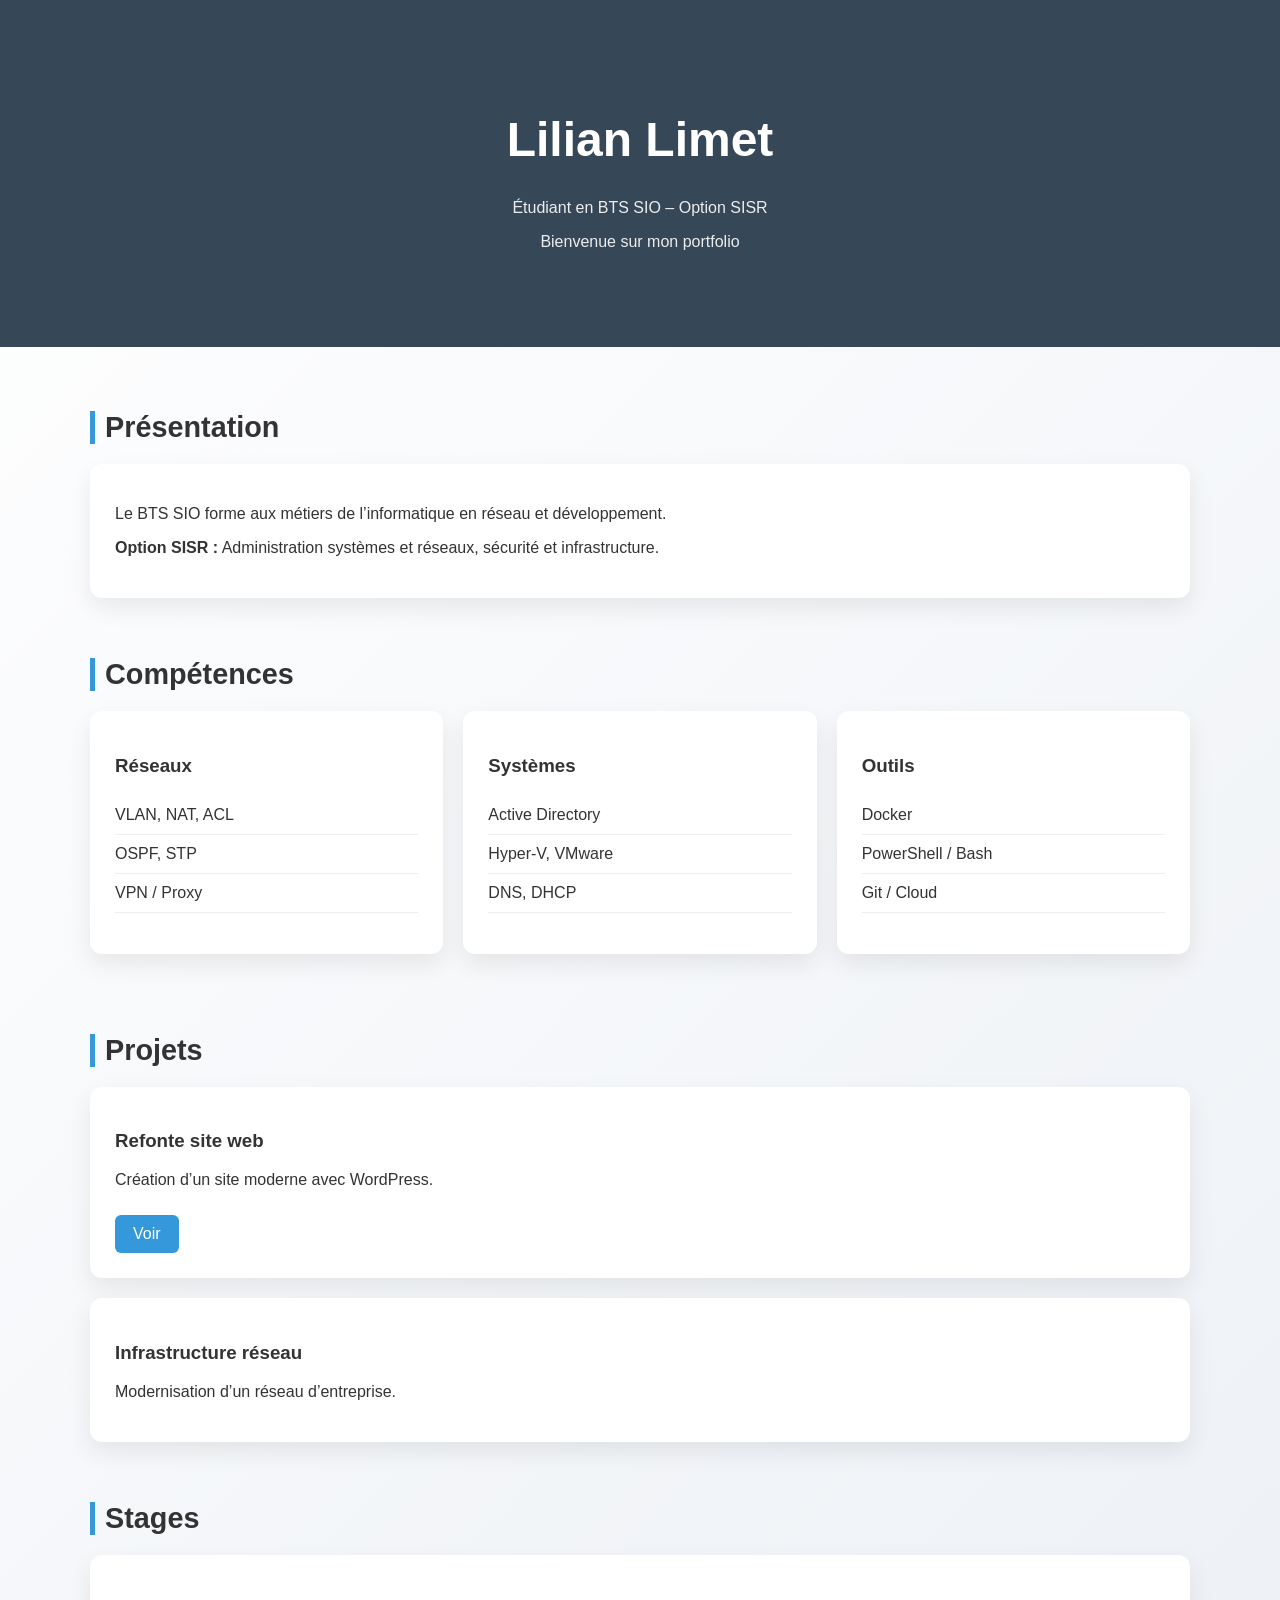
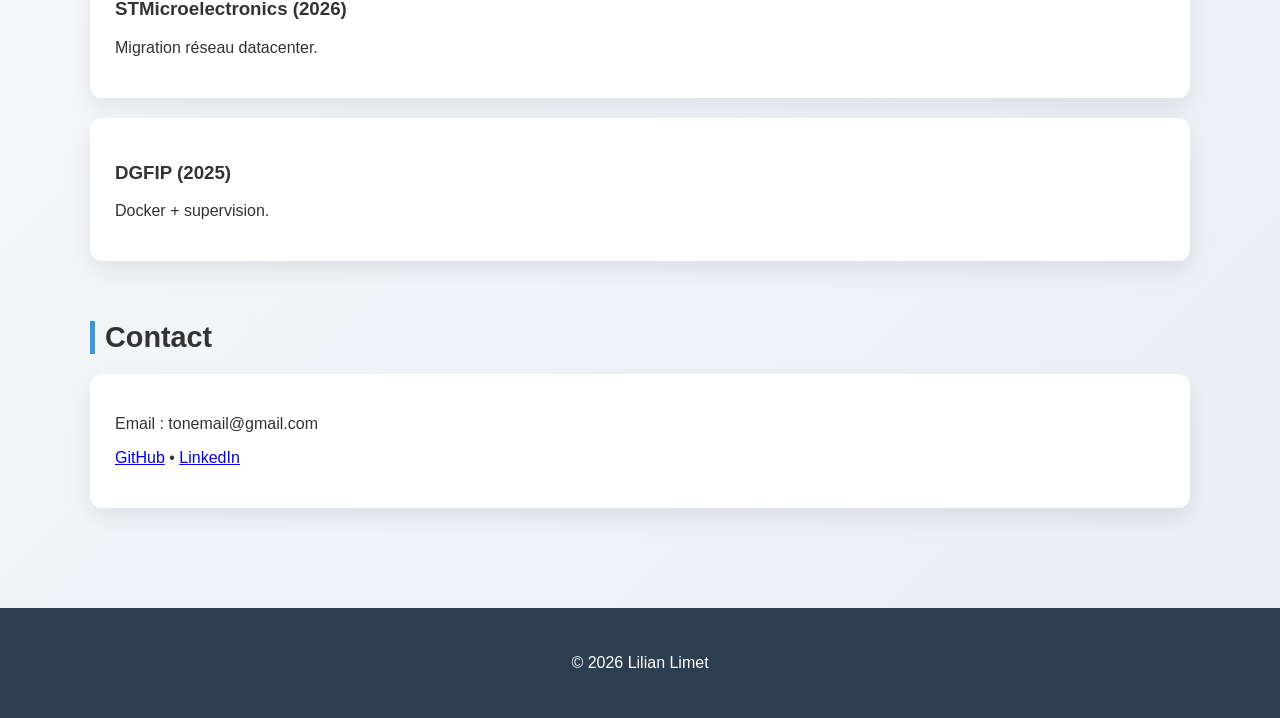
==== index.html @ 230373b8 "Update portfolio owner from Joris Texier to Lilian Limet" ====
<!DOCTYPE html>
<html lang="fr">
<head>
<meta charset="UTF-8">
<meta name="viewport" content="width=device-width, initial-scale=1.0">
<title>Portfolio - Lilian Limet</title>

<style>
/* ===== Fond animé ===== */
body {
margin: 0;
font-family: 'Segoe UI', sans-serif;
color: #333;
background: linear-gradient(-45deg, #ffffff, #f1f5f9, #e2e8f0, #ffffff);
background-size: 400% 400%;
animation: gradientBG 12s ease infinite;
}

@keyframes gradientBG {
0% {background-position: 0% 50%;}
50% {background-position: 100% 50%;}
100% {background-position: 0% 50%;}
}

/* ===== Header ===== */
header {
text-align: center;
padding: 80px 20px;
background: rgba(44, 62, 80, 0.95);
color: white;
backdrop-filter: blur(10px);
}

header h1 {
font-size: 3rem;
}

header p {
opacity: 0.9;
}

/* ===== Conteneur ===== */
.container {
max-width: 1100px;
margin: auto;
padding: 40px 20px;
}

/* ===== Sections ===== */
section {
margin-bottom: 60px;
}

/* ===== Titres ===== */
.section-title {
font-size: 1.8rem;
margin-bottom: 20px;
border-left: 5px solid #3498db;
padding-left: 10px;
}

/* ===== Cartes (effet tableau) ===== */
.card {
background: white;
padding: 25px;
border-radius: 12px;
box-shadow: 0 10px 25px rgba(0,0,0,0.08);
margin-bottom: 20px;
transition: 0.3s;
}

.card:hover {
transform: translateY(-5px);
box-shadow: 0 15px 35px rgba(0,0,0,0.12);
}

/* ===== Liste ===== */
ul {
list-style: none;
padding: 0;
}

li {
padding: 10px 0;
border-bottom: 1px solid #eee;
}

/* ===== Grid compétences ===== */
.skills-grid {
display: grid;
grid-template-columns: repeat(auto-fit, minmax(280px, 1fr));
gap: 20px;
}

/* ===== Boutons ===== */
.btn {
display: inline-block;
margin-top: 10px;
padding: 10px 18px;
background: #3498db;
color: white;
border-radius: 6px;
text-decoration: none;
transition: 0.3s;
}

.btn:hover {
background: #217dbb;
}

/* ===== Footer ===== */
footer {
text-align: center;
padding: 30px;
background: #2c3e50;
color: white;
}
</style>

</head>
<body>

<header>
<h1>Lilian Limet</h1>
<p>Étudiant en BTS SIO – Option SISR</p>
<p>Bienvenue sur mon portfolio</p>
</header>

<div class="container">

<section>
<h2 class="section-title">Présentation</h2>
<div class="card">
<p>Le BTS SIO forme aux métiers de l’informatique en réseau et développement.</p>
<p><strong>Option SISR :</strong> Administration systèmes et réseaux, sécurité et infrastructure.</p>
</div>
</section>

<section>
<h2 class="section-title">Compétences</h2>

<div class="skills-grid">

<div class="card">
<h3>Réseaux</h3>
<ul>
<li>VLAN, NAT, ACL</li>
<li>OSPF, STP</li>
<li>VPN / Proxy</li>
</ul>
</div>

<div class="card">
<h3>Systèmes</h3>
<ul>
<li>Active Directory</li>
<li>Hyper-V, VMware</li>
<li>DNS, DHCP</li>
</ul>
</div>

<div class="card">
<h3>Outils</h3>
<ul>
<li>Docker</li>
<li>PowerShell / Bash</li>
<li>Git / Cloud</li>
</ul>
</div>

</div>
</section>

<section>
<h2 class="section-title">Projets</h2>

<div class="card">
<h3>Refonte site web</h3>
<p>Création d’un site moderne avec WordPress.</p>
<a href="#" class="btn">Voir</a>
</div>

<div class="card">
<h3>Infrastructure réseau</h3>
<p>Modernisation d’un réseau d’entreprise.</p>
</div>

</section>

<section>
<h2 class="section-title">Stages</h2>

<div class="card">
<h3>STMicroelectronics (2026)</h3>
<p>Migration réseau datacenter.</p>
</div>

<div class="card">
<h3>DGFIP (2025)</h3>
<p>Docker + supervision.</p>
</div>

</section>

<section>
<h2 class="section-title">Contact</h2>
<div class="card">
<p>Email : tonemail@gmail.com</p>
<p>
<a href="#">GitHub</a> •
<a href="#">LinkedIn</a>
</p>
</div>
</section>

</div>

<footer>
<p>© 2026 Lilian Limet</p>
</footer>

</body>
</html>
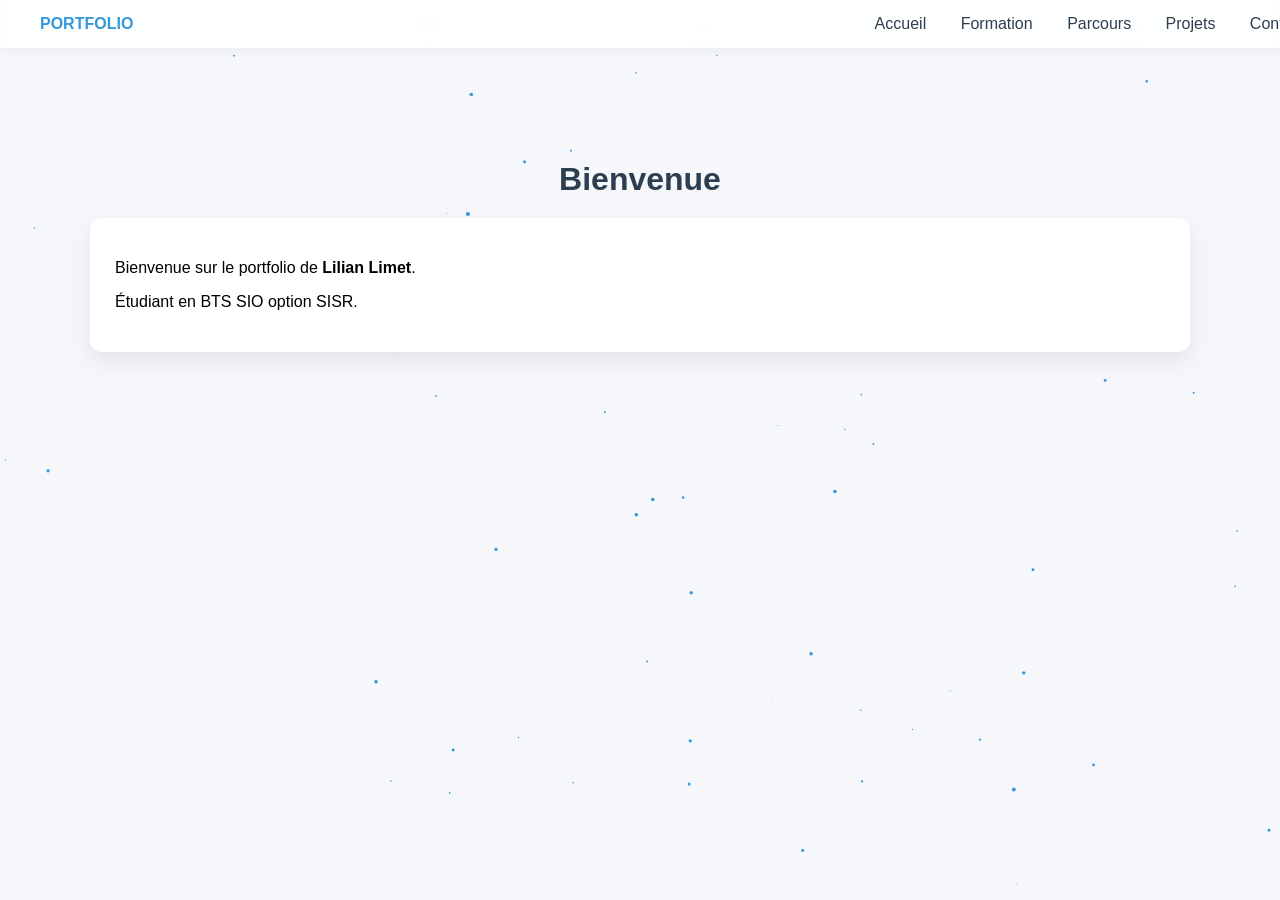
==== commit 96e09485: "Refactor index.html structure and add navigation" ====
--- a/index.html
+++ b/index.html
@@ -2,222 +2,35 @@
 <html lang="fr">
 <head>
 <meta charset="UTF-8">
-<meta name="viewport" content="width=device-width, initial-scale=1.0">
 <title>Portfolio - Lilian Limet</title>
+<link rel="stylesheet" href="style.css">
+</head>
 
-<style>
-/* ===== Fond animé ===== */
-body {
-margin: 0;
-font-family: 'Segoe UI', sans-serif;
-color: #333;
-background: linear-gradient(-45deg, #ffffff, #f1f5f9, #e2e8f0, #ffffff);
-background-size: 400% 400%;
-animation: gradientBG 12s ease infinite;
-}
-
-@keyframes gradientBG {
-0% {background-position: 0% 50%;}
-50% {background-position: 100% 50%;}
-100% {background-position: 0% 50%;}
-}
-
-/* ===== Header ===== */
-header {
-text-align: center;
-padding: 80px 20px;
-background: rgba(44, 62, 80, 0.95);
-color: white;
-backdrop-filter: blur(10px);
-}
-
-header h1 {
-font-size: 3rem;
-}
-
-header p {
-opacity: 0.9;
-}
-
-/* ===== Conteneur ===== */
-.container {
-max-width: 1100px;
-margin: auto;
-padding: 40px 20px;
-}
-
-/* ===== Sections ===== */
-section {
-margin-bottom: 60px;
-}
-
-/* ===== Titres ===== */
-.section-title {
-font-size: 1.8rem;
-margin-bottom: 20px;
-border-left: 5px solid #3498db;
-padding-left: 10px;
-}
-
-/* ===== Cartes (effet tableau) ===== */
-.card {
-background: white;
-padding: 25px;
-border-radius: 12px;
-box-shadow: 0 10px 25px rgba(0,0,0,0.08);
-margin-bottom: 20px;
-transition: 0.3s;
-}
-
-.card:hover {
-transform: translateY(-5px);
-box-shadow: 0 15px 35px rgba(0,0,0,0.12);
-}
-
-/* ===== Liste ===== */
-ul {
-list-style: none;
-padding: 0;
-}
-
-li {
-padding: 10px 0;
-border-bottom: 1px solid #eee;
-}
-
-/* ===== Grid compétences ===== */
-.skills-grid {
-display: grid;
-grid-template-columns: repeat(auto-fit, minmax(280px, 1fr));
-gap: 20px;
-}
-
-/* ===== Boutons ===== */
-.btn {
-display: inline-block;
-margin-top: 10px;
-padding: 10px 18px;
-background: #3498db;
-color: white;
-border-radius: 6px;
-text-decoration: none;
-transition: 0.3s;
-}
-
-.btn:hover {
-background: #217dbb;
-}
-
-/* ===== Footer ===== */
-footer {
-text-align: center;
-padding: 30px;
-background: #2c3e50;
-color: white;
-}
-</style>
-
-</head>
 <body>
 
-<header>
-<h1>Lilian Limet</h1>
-<p>Étudiant en BTS SIO – Option SISR</p>
-<p>Bienvenue sur mon portfolio</p>
-</header>
+<canvas id="bg-animation"></canvas>
+
+<nav>
+<div class="logo">PORTFOLIO</div>
+<div>
+<a href="index.html">Accueil</a>
+<a href="formation.html">Formation</a>
+<a href="parcours.html">Parcours</a>
+<a href="projets.html">Projets</a>
+<a href="contact.html">Contact</a>
+</div>
+</nav>
 
 <div class="container">
-
-<section>
-<h2 class="section-title">Présentation</h2>
-<div class="card">
-<p>Le BTS SIO forme aux métiers de l’informatique en réseau et développement.</p>
-<p><strong>Option SISR :</strong> Administration systèmes et réseaux, sécurité et infrastructure.</p>
-</div>
-</section>
-
-<section>
-<h2 class="section-title">Compétences</h2>
-
-<div class="skills-grid">
+<h1>Bienvenue</h1>
 
 <div class="card">
-<h3>Réseaux</h3>
-<ul>
-<li>VLAN, NAT, ACL</li>
-<li>OSPF, STP</li>
-<li>VPN / Proxy</li>
-</ul>
-</div>
-
-<div class="card">
-<h3>Systèmes</h3>
-<ul>
-<li>Active Directory</li>
-<li>Hyper-V, VMware</li>
-<li>DNS, DHCP</li>
-</ul>
-</div>
-
-<div class="card">
-<h3>Outils</h3>
-<ul>
-<li>Docker</li>
-<li>PowerShell / Bash</li>
-<li>Git / Cloud</li>
-</ul>
+<p>Bienvenue sur le portfolio de <strong>Lilian Limet</strong>.</p>
+<p>Étudiant en BTS SIO option SISR.</p>
 </div>
 
 </div>
-</section>
 
-<section>
-<h2 class="section-title">Projets</h2>
-
-<div class="card">
-<h3>Refonte site web</h3>
-<p>Création d’un site moderne avec WordPress.</p>
-<a href="#" class="btn">Voir</a>
-</div>
-
-<div class="card">
-<h3>Infrastructure réseau</h3>
-<p>Modernisation d’un réseau d’entreprise.</p>
-</div>
-
-</section>
-
-<section>
-<h2 class="section-title">Stages</h2>
-
-<div class="card">
-<h3>STMicroelectronics (2026)</h3>
-<p>Migration réseau datacenter.</p>
-</div>
-
-<div class="card">
-<h3>DGFIP (2025)</h3>
-<p>Docker + supervision.</p>
-</div>
-
-</section>
-
-<section>
-<h2 class="section-title">Contact</h2>
-<div class="card">
-<p>Email : tonemail@gmail.com</p>
-<p>
-<a href="#">GitHub</a> •
-<a href="#">LinkedIn</a>
-</p>
-</div>
-</section>
-
-</div>
-
-<footer>
-<p>© 2026 Lilian Limet</p>
-</footer>
-
+<script src="script.js"></script>
 </body>
 </html>
--- a/style.css
+++ b/style.css
@@ -0,0 +1,94 @@
+/* ===== RESET ===== */
+body {
+margin: 0;
+font-family: 'Segoe UI', sans-serif;
+background: #f5f7fa;
+overflow-x: hidden;
+}
+
+/* ===== NAVBAR ===== */
+nav {
+position: fixed;
+top: 0;
+width: 100%;
+background: rgba(255,255,255,0.9);
+backdrop-filter: blur(10px);
+display: flex;
+justify-content: space-between;
+padding: 15px 40px;
+box-shadow: 0 2px 10px rgba(0,0,0,0.05);
+z-index: 1000;
+}
+
+nav a {
+text-decoration: none;
+color: #2c3e50;
+margin: 0 15px;
+font-weight: 500;
+transition: 0.3s;
+}
+
+nav a:hover {
+color: #3498db;
+}
+
+.logo {
+font-weight: bold;
+color: #3498db;
+}
+
+/* ===== CONTENU ===== */
+.container {
+max-width: 1100px;
+margin: 120px auto 50px;
+padding: 20px;
+}
+
+/* ===== TITRES ===== */
+h1 {
+text-align: center;
+color: #2c3e50;
+margin-bottom: 20px;
+}
+
+/* ===== CARDS ===== */
+.card {
+background: white;
+padding: 25px;
+border-radius: 12px;
+box-shadow: 0 10px 25px rgba(0,0,0,0.08);
+margin-bottom: 20px;
+transition: 0.3s;
+}
+
+.card:hover {
+transform: translateY(-5px);
+}
+
+/* ===== GRID ===== */
+.grid {
+display: grid;
+grid-template-columns: repeat(auto-fit, minmax(300px, 1fr));
+gap: 20px;
+}
+
+/* ===== BOUTON ===== */
+.btn {
+background: #3498db;
+color: white;
+padding: 10px 15px;
+border-radius: 6px;
+text-decoration: none;
+display: inline-block;
+margin-top: 10px;
+}
+
+/* ===== FOND ANIMÉ ===== */
+#bg-animation {
+position: fixed;
+top: 0;
+left: 0;
+width: 100%;
+height: 100%;
+z-index: -1;
+}
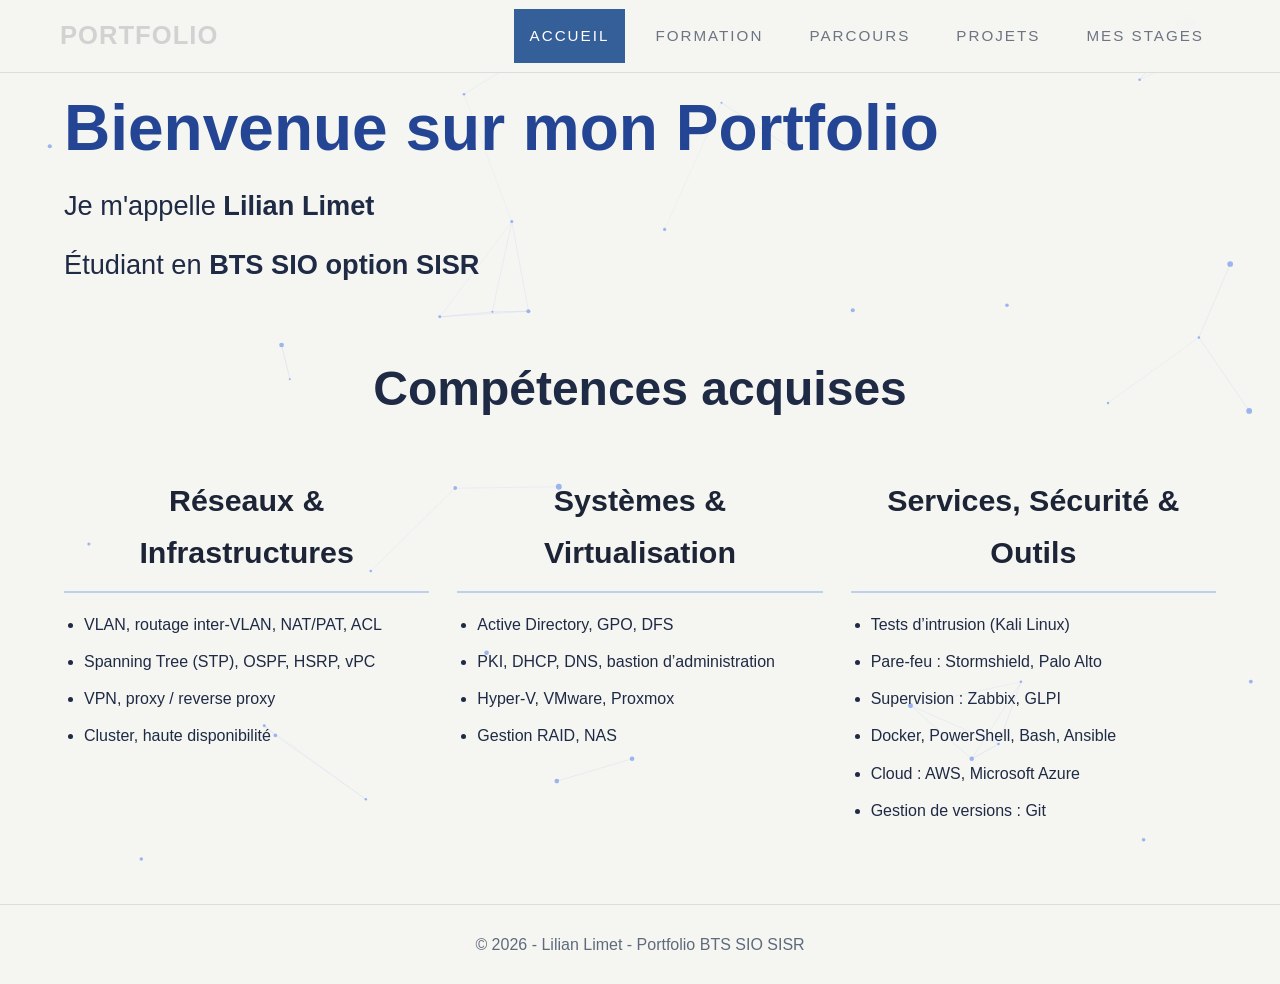
==== commit f4c023b8: "Refactor index.html with navigation and content sections Updated HTML structure and added navigation" ====
--- a/index.html
+++ b/index.html
@@ -1,36 +1,78 @@
 <!DOCTYPE html>
 <html lang="fr">
 <head>
-<meta charset="UTF-8">
-<title>Portfolio - Lilian Limet</title>
-<link rel="stylesheet" href="style.css">
+  <meta charset="UTF-8" />
+  <meta name="viewport" content="width=device-width, initial-scale=1.0" />
+  <title>Portfolio - Lilian Limet</title>
+  <link rel="stylesheet" href="style.css" />
 </head>
+<body>
+  <canvas id="bg-canvas"></canvas>
 
-<body>
+  <nav class="navbar">
+    <div class="nav-inner">
+      <a href="index.html" class="logo">PORTFOLIO</a>
+      <div class="nav-links">
+        <a href="index.html" class="active">Accueil</a>
+        <a href="formation.html">Formation</a>
+        <a href="parcours.html">Parcours</a>
+        <a href="projets.html">Projets</a>
+        <a href="stages.html">Mes stages</a>
+      </div>
+    </div>
+  </nav>
 
-<canvas id="bg-animation"></canvas>
+  <main class="container hero">
+    <h1>Bienvenue sur mon Portfolio</h1>
+    <p>Je m'appelle <strong>Lilian Limet</strong></p>
+    <p>Étudiant en <strong>BTS SIO option SISR</strong></p>
 
-<nav>
-<div class="logo">PORTFOLIO</div>
-<div>
-<a href="index.html">Accueil</a>
-<a href="formation.html">Formation</a>
-<a href="parcours.html">Parcours</a>
-<a href="projets.html">Projets</a>
-<a href="contact.html">Contact</a>
-</div>
-</nav>
+    <section class="skills-columns">
+      <h2>Compétences acquises</h2>
 
-<div class="container">
-<h1>Bienvenue</h1>
+      <div class="grid-3">
+        <div class="skill-box">
+          <h3>Réseaux &amp;<br>Infrastructures</h3>
+          <div class="skill-divider"></div>
+          <ul>
+            <li>VLAN, routage inter-VLAN, NAT/PAT, ACL</li>
+            <li>Spanning Tree (STP), OSPF, HSRP, vPC</li>
+            <li>VPN, proxy / reverse proxy</li>
+            <li>Cluster, haute disponibilité</li>
+          </ul>
+        </div>
 
-<div class="card">
-<p>Bienvenue sur le portfolio de <strong>Lilian Limet</strong>.</p>
-<p>Étudiant en BTS SIO option SISR.</p>
-</div>
+        <div class="skill-box">
+          <h3>Systèmes &amp;<br>Virtualisation</h3>
+          <div class="skill-divider"></div>
+          <ul>
+            <li>Active Directory, GPO, DFS</li>
+            <li>PKI, DHCP, DNS, bastion d’administration</li>
+            <li>Hyper-V, VMware, Proxmox</li>
+            <li>Gestion RAID, NAS</li>
+          </ul>
+        </div>
 
-</div>
+        <div class="skill-box">
+          <h3>Services, Sécurité &amp;<br>Outils</h3>
+          <div class="skill-divider"></div>
+          <ul>
+            <li>Tests d’intrusion (Kali Linux)</li>
+            <li>Pare-feu : Stormshield, Palo Alto</li>
+            <li>Supervision : Zabbix, GLPI</li>
+            <li>Docker, PowerShell, Bash, Ansible</li>
+            <li>Cloud : AWS, Microsoft Azure</li>
+            <li>Gestion de versions : Git</li>
+          </ul>
+        </div>
+      </div>
+    </section>
+  </main>
 
-<script src="script.js"></script>
+  <footer>
+    <p>© 2026 - Lilian Limet - Portfolio BTS SIO SISR</p>
+  </footer>
+
+  <script src="script.js"></script>
 </body>
 </html>
--- a/style.css
+++ b/style.css
@@ -1,94 +1,472 @@
-/* ===== RESET ===== */
+* {
+  margin: 0;
+  padding: 0;
+  box-sizing: border-box;
+}
+
+:root {
+  --bg: #f5f5f2;
+  --card: #f8f8f8;
+  --text: #1f2a44;
+  --muted: #5f6b7a;
+  --blue: #244594;
+  --blue-light: #d7e3ff;
+  --border: #d9e0ea;
+  --shadow: 0 8px 20px rgba(20, 30, 60, 0.08);
+}
+
+html {
+  scroll-behavior: smooth;
+}
+
 body {
-margin: 0;
-font-family: 'Segoe UI', sans-serif;
-background: #f5f7fa;
-overflow-x: hidden;
-}
-
-/* ===== NAVBAR ===== */
-nav {
-position: fixed;
-top: 0;
-width: 100%;
-background: rgba(255,255,255,0.9);
-backdrop-filter: blur(10px);
-display: flex;
-justify-content: space-between;
-padding: 15px 40px;
-box-shadow: 0 2px 10px rgba(0,0,0,0.05);
-z-index: 1000;
-}
-
-nav a {
-text-decoration: none;
-color: #2c3e50;
-margin: 0 15px;
-font-weight: 500;
-transition: 0.3s;
-}
-
-nav a:hover {
-color: #3498db;
+  font-family: "Segoe UI", Tahoma, Geneva, Verdana, sans-serif;
+  background: var(--bg);
+  color: var(--text);
+  line-height: 1.7;
+  overflow-x: hidden;
+  position: relative;
+}
+
+/* Fond animé */
+#bg-canvas {
+  position: fixed;
+  inset: 0;
+  z-index: -1;
+  opacity: 0.8;
+}
+
+/* Navbar */
+.navbar {
+  position: sticky;
+  top: 0;
+  z-index: 1000;
+  background: rgba(245, 245, 242, 0.92);
+  backdrop-filter: blur(8px);
+  border-bottom: 1px solid #ddd;
+}
+
+.nav-inner {
+  max-width: 1200px;
+  margin: 0 auto;
+  padding: 0 20px;
+  min-height: 72px;
+  display: flex;
+  align-items: center;
+  justify-content: space-between;
+  gap: 20px;
 }
 
 .logo {
-font-weight: bold;
-color: #3498db;
-}
-
-/* ===== CONTENU ===== */
+  font-size: 1.6rem;
+  font-weight: 800;
+  color: #d2d2d2;
+  letter-spacing: 1px;
+  text-decoration: none;
+}
+
+.nav-links {
+  display: flex;
+  flex-wrap: wrap;
+  gap: 14px;
+}
+
+.nav-links a {
+  text-decoration: none;
+  color: #6d7482;
+  font-size: 0.95rem;
+  letter-spacing: 2px;
+  text-transform: uppercase;
+  padding: 14px 16px;
+  transition: 0.25s ease;
+}
+
+.nav-links a:hover,
+.nav-links a.active {
+  background: #355f98;
+  color: white;
+}
+
+/* Conteneur */
 .container {
-max-width: 1100px;
-margin: 120px auto 50px;
-padding: 20px;
-}
-
-/* ===== TITRES ===== */
-h1 {
-text-align: center;
-color: #2c3e50;
-margin-bottom: 20px;
-}
-
-/* ===== CARDS ===== */
+  max-width: 1200px;
+  margin: 0 auto;
+  padding: 48px 24px 70px;
+}
+
+/* Titres */
+.page-title {
+  text-align: center;
+  color: var(--blue);
+  font-size: 3rem;
+  font-weight: 800;
+  margin: 30px 0 24px;
+}
+
+.section-title {
+  color: var(--blue);
+  font-size: 2.5rem;
+  font-weight: 800;
+  margin-bottom: 24px;
+}
+
+.subtitle-line {
+  width: 90px;
+  height: 3px;
+  background: var(--blue);
+  margin: 8px auto 28px;
+}
+
+.lead {
+  max-width: 900px;
+  color: #344154;
+  font-size: 1.2rem;
+  margin-bottom: 28px;
+}
+
+.center-text {
+  text-align: center;
+}
+
+/* Cartes */
 .card {
-background: white;
-padding: 25px;
-border-radius: 12px;
-box-shadow: 0 10px 25px rgba(0,0,0,0.08);
-margin-bottom: 20px;
-transition: 0.3s;
-}
-
-.card:hover {
-transform: translateY(-5px);
-}
-
-/* ===== GRID ===== */
-.grid {
-display: grid;
-grid-template-columns: repeat(auto-fit, minmax(300px, 1fr));
-gap: 20px;
-}
-
-/* ===== BOUTON ===== */
+  background: rgba(250, 250, 250, 0.92);
+  border: 1px solid var(--border);
+  border-radius: 18px;
+  box-shadow: var(--shadow);
+}
+
+.card-pad {
+  padding: 28px;
+}
+
+.grid-2 {
+  display: grid;
+  grid-template-columns: repeat(2, 1fr);
+  gap: 24px;
+}
+
+.grid-3 {
+  display: grid;
+  grid-template-columns: repeat(3, 1fr);
+  gap: 28px;
+}
+
+.grid-4 {
+  display: grid;
+  grid-template-columns: repeat(4, 1fr);
+  gap: 18px;
+}
+
+.big-card-title {
+  text-align: center;
+  color: var(--blue);
+  font-size: 1.8rem;
+  margin-bottom: 18px;
+}
+
+.card h3,
+.card h4 {
+  color: var(--blue);
+}
+
+.card ul {
+  padding-left: 22px;
+}
+
+.card li {
+  margin: 8px 0;
+}
+
+/* Accueil */
+.hero {
+  padding-top: 20px;
+  min-height: 78vh;
+}
+
+.hero h1 {
+  color: var(--blue);
+  font-size: 4rem;
+  line-height: 1.1;
+  margin-bottom: 20px;
+}
+
+.hero p {
+  font-size: 1.7rem;
+  margin-bottom: 12px;
+}
+
+.skills-columns {
+  margin-top: 60px;
+}
+
+.skills-columns h2 {
+  text-align: center;
+  font-size: 3rem;
+  margin-bottom: 46px;
+  color: #1f2a44;
+}
+
+.skill-box h3 {
+  text-align: center;
+  font-size: 1.9rem;
+  color: #1c2435;
+  margin-bottom: 10px;
+  min-height: 90px;
+}
+
+.skill-divider {
+  width: 100%;
+  height: 2px;
+  background: #bfd0ef;
+  margin: 12px 0 18px;
+}
+
+.skill-box ul {
+  padding-left: 20px;
+}
+
+.skill-box li {
+  margin-bottom: 10px;
+}
+
+/* Formation */
+.formation-intro {
+  max-width: 980px;
+  font-size: 1.15rem;
+  color: #394659;
+  margin-bottom: 28px;
+}
+
+/* Parcours */
+.parcours-grid {
+  display: grid;
+  grid-template-columns: 1fr 1fr;
+  gap: 28px;
+  align-items: start;
+}
+
+.timeline-panel {
+  position: relative;
+  padding: 24px 24px 24px 54px;
+}
+
+.timeline-panel::before {
+  content: "";
+  position: absolute;
+  left: 28px;
+  top: 70px;
+  bottom: 28px;
+  width: 3px;
+  background: var(--blue);
+}
+
+.timeline-item {
+  position: relative;
+  margin-bottom: 34px;
+}
+
+.timeline-item::before {
+  content: "";
+  position: absolute;
+  left: -33px;
+  top: 10px;
+  width: 10px;
+  height: 10px;
+  background: var(--blue);
+  border-radius: 50%;
+  box-shadow: 0 0 0 4px var(--bg);
+}
+
+.timeline-item h4 {
+  text-align: center;
+  font-size: 1.7rem;
+  margin-bottom: 4px;
+}
+
+.timeline-date {
+  text-align: center;
+  color: #7d8896;
+  margin-bottom: 12px;
+  font-size: 0.95rem;
+}
+
+.inner-box {
+  background: #fbfbfb;
+  border: 1px solid var(--border);
+  border-radius: 12px;
+  box-shadow: var(--shadow);
+  padding: 18px;
+  text-align: center;
+  color: #344154;
+}
+
+.inner-box strong {
+  color: var(--blue);
+}
+
+/* Projets */
+.project-intro {
+  max-width: 980px;
+  margin: 0 auto 18px;
+  text-align: center;
+  color: #3b4758;
+}
+
+.methods-title {
+  color: var(--blue);
+  font-size: 2rem;
+  margin: 22px 0 18px;
+}
+
+.method-card {
+  text-align: center;
+  padding: 18px;
+}
+
+.method-card h3 {
+  color: #26324b;
+  font-size: 1.2rem;
+  margin-bottom: 14px;
+}
+
 .btn {
-background: #3498db;
-color: white;
-padding: 10px 15px;
-border-radius: 6px;
-text-decoration: none;
-display: inline-block;
-margin-top: 10px;
-}
-
-/* ===== FOND ANIMÉ ===== */
-#bg-animation {
-position: fixed;
-top: 0;
-left: 0;
-width: 100%;
-height: 100%;
-z-index: -1;
-}
+  display: inline-block;
+  background: linear-gradient(135deg, #4c8ef7, #2a67da);
+  color: white;
+  text-decoration: none;
+  padding: 10px 22px;
+  border-radius: 10px;
+  box-shadow: 0 8px 18px rgba(42, 103, 218, 0.25);
+  transition: transform 0.2s ease, box-shadow 0.2s ease;
+  font-weight: 600;
+}
+
+.btn:hover {
+  transform: translateY(-2px);
+  box-shadow: 0 10px 22px rgba(42, 103, 218, 0.35);
+}
+
+.notion-section {
+  margin-top: 24px;
+}
+
+.notion-image {
+  width: 100%;
+  border-radius: 12px;
+  border: 1px solid var(--border);
+  display: block;
+  margin-top: 18px;
+}
+
+/* Stages */
+.stage-row {
+  display: grid;
+  grid-template-columns: 1.6fr 0.55fr;
+  gap: 18px;
+  margin-bottom: 34px;
+  align-items: start;
+}
+
+.stage-main {
+  padding: 22px;
+}
+
+.stage-main h3 {
+  color: var(--blue);
+  margin-bottom: 6px;
+  font-size: 1.5rem;
+}
+
+.stage-meta {
+  font-size: 0.95rem;
+  color: #616e7e;
+  margin-bottom: 16px;
+}
+
+.stage-side {
+  padding: 16px;
+  text-align: center;
+}
+
+.stage-logo {
+  width: 100%;
+  max-width: 120px;
+  height: 100px;
+  object-fit: contain;
+  margin: 0 auto 14px;
+  background: white;
+  border: 1px solid var(--border);
+  border-radius: 8px;
+  padding: 10px;
+  display: block;
+}
+
+.stage-side .btn {
+  display: block;
+  margin-bottom: 12px;
+  padding: 10px 12px;
+  font-size: 0.92rem;
+}
+
+/* Footer */
+footer {
+  border-top: 1px solid #ddd;
+  text-align: center;
+  padding: 26px 20px;
+  color: #5f6b7a;
+  background: rgba(245, 245, 242, 0.92);
+}
+
+/* Responsive */
+@media (max-width: 980px) {
+  .grid-2,
+  .grid-3,
+  .grid-4,
+  .parcours-grid,
+  .stage-row {
+    grid-template-columns: 1fr;
+  }
+
+  .hero h1 {
+    font-size: 2.8rem;
+  }
+
+  .hero p {
+    font-size: 1.3rem;
+  }
+
+  .skills-columns h2,
+  .page-title,
+  .section-title {
+    font-size: 2.2rem;
+  }
+
+  .nav-inner {
+    flex-direction: column;
+    padding: 12px 16px;
+  }
+
+  .nav-links {
+    justify-content: center;
+  }
+}
+
+@media (max-width: 640px) {
+  .container {
+    padding: 28px 16px 50px;
+  }
+
+  .hero h1 {
+    font-size: 2.2rem;
+  }
+
+  .nav-links a {
+    padding: 10px 12px;
+    font-size: 0.8rem;
+  }
+
+  .logo {
+    font-size: 1.3rem;
+  }
+}
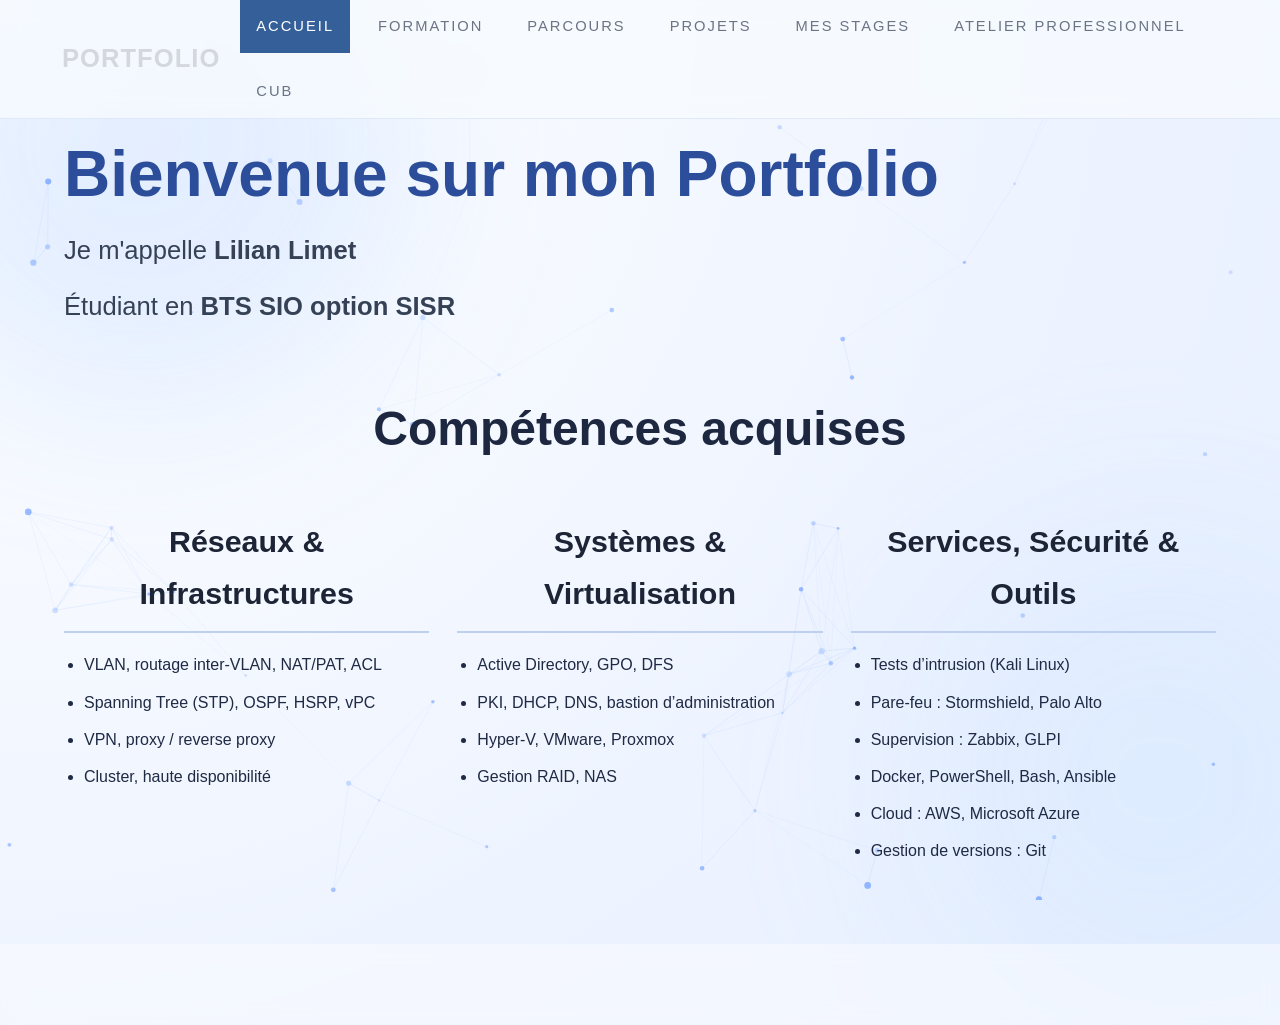
==== commit 0fa9406f: "Add links to Atelier Professionnel and CUB" ====
--- a/index.html
+++ b/index.html
@@ -18,6 +18,8 @@
         <a href="parcours.html">Parcours</a>
         <a href="projets.html">Projets</a>
         <a href="stages.html">Mes stages</a>
+        <a href="atelier-professionnel.html">Atelier Professionnel</a>
+        <a href="cub.html">CUB</a>
       </div>
     </div>
   </nav>
--- a/style.css
+++ b/style.css
@@ -5,14 +5,15 @@
 }
 
 :root {
-  --bg: #f5f5f2;
-  --card: #f8f8f8;
-  --text: #1f2a44;
-  --muted: #5f6b7a;
-  --blue: #244594;
-  --blue-light: #d7e3ff;
-  --border: #d9e0ea;
-  --shadow: 0 8px 20px rgba(20, 30, 60, 0.08);
+  --bg-main: #f7faff;
+  --bg-secondary: #eef4ff;
+  --card-bg: rgba(255, 255, 255, 0.82);
+  --text-main: #1f2a44;
+  --text-soft: #5e6b7d;
+  --blue: #2b4d9a;
+  --blue-hover: #3b66c4;
+  --border: rgba(180, 200, 235, 0.45);
+  --shadow: 0 10px 30px rgba(30, 60, 120, 0.08);
 }
 
 html {
@@ -21,64 +22,172 @@
 
 body {
   font-family: "Segoe UI", Tahoma, Geneva, Verdana, sans-serif;
-  background: var(--bg);
-  color: var(--text);
+  color: var(--text-main);
   line-height: 1.7;
   overflow-x: hidden;
+  min-height: 100vh;
   position: relative;
-}
-
-/* Fond animé */
+  background:
+    radial-gradient(circle at top left, #ffffff 0%, #f7faff 30%, #edf3ff 65%, #e8f0ff 100%);
+}
+
+/* couche lumineuse animée */
+body::before,
+body::after {
+  content: "";
+  position: fixed;
+  width: 520px;
+  height: 520px;
+  border-radius: 50%;
+  filter: blur(90px);
+  z-index: -3;
+  opacity: 0.55;
+  pointer-events: none;
+}
+
+body::before {
+  top: -120px;
+  left: -120px;
+  background: rgba(132, 181, 255, 0.35);
+  animation: floatGlow1 14s ease-in-out infinite;
+}
+
+body::after {
+  right: -140px;
+  bottom: -140px;
+  background: rgba(175, 215, 255, 0.32);
+  animation: floatGlow2 18s ease-in-out infinite;
+}
+
+@keyframes floatGlow1 {
+  0% { transform: translate(0, 0) scale(1); }
+  50% { transform: translate(80px, 40px) scale(1.08); }
+  100% { transform: translate(0, 0) scale(1); }
+}
+
+@keyframes floatGlow2 {
+  0% { transform: translate(0, 0) scale(1); }
+  50% { transform: translate(-70px, -50px) scale(1.12); }
+  100% { transform: translate(0, 0) scale(1); }
+}
+
+/* fond canvas */
 #bg-canvas {
   position: fixed;
   inset: 0;
+  z-index: -2;
+  opacity: 0.9;
+}
+
+/* petites bulles décoratives */
+.bg-blobs {
+  position: fixed;
+  inset: 0;
   z-index: -1;
-  opacity: 0.8;
-}
-
-/* Navbar */
+  overflow: hidden;
+  pointer-events: none;
+}
+
+.bg-blobs span {
+  position: absolute;
+  display: block;
+  border-radius: 50%;
+  background: radial-gradient(circle, rgba(120,170,255,0.22), rgba(120,170,255,0.03));
+  animation: blobFloat linear infinite;
+}
+
+.bg-blobs span:nth-child(1) {
+  width: 180px;
+  height: 180px;
+  left: 8%;
+  top: 18%;
+  animation-duration: 20s;
+}
+
+.bg-blobs span:nth-child(2) {
+  width: 120px;
+  height: 120px;
+  left: 75%;
+  top: 12%;
+  animation-duration: 16s;
+}
+
+.bg-blobs span:nth-child(3) {
+  width: 220px;
+  height: 220px;
+  left: 82%;
+  top: 58%;
+  animation-duration: 24s;
+}
+
+.bg-blobs span:nth-child(4) {
+  width: 150px;
+  height: 150px;
+  left: 22%;
+  top: 70%;
+  animation-duration: 18s;
+}
+
+.bg-blobs span:nth-child(5) {
+  width: 100px;
+  height: 100px;
+  left: 50%;
+  top: 30%;
+  animation-duration: 14s;
+}
+
+@keyframes blobFloat {
+  0% { transform: translateY(0) translateX(0) scale(1); }
+  25% { transform: translateY(-20px) translateX(10px) scale(1.05); }
+  50% { transform: translateY(10px) translateX(-15px) scale(0.98); }
+  75% { transform: translateY(-15px) translateX(12px) scale(1.03); }
+  100% { transform: translateY(0) translateX(0) scale(1); }
+}
+
+/* navbar */
 .navbar {
   position: sticky;
   top: 0;
   z-index: 1000;
-  background: rgba(245, 245, 242, 0.92);
-  backdrop-filter: blur(8px);
-  border-bottom: 1px solid #ddd;
+  background: rgba(248, 251, 255, 0.76);
+  backdrop-filter: blur(12px);
+  border-bottom: 1px solid rgba(180, 200, 235, 0.35);
 }
 
 .nav-inner {
   max-width: 1200px;
   margin: 0 auto;
-  padding: 0 20px;
   min-height: 72px;
+  padding: 0 22px;
   display: flex;
+  justify-content: space-between;
   align-items: center;
-  justify-content: space-between;
   gap: 20px;
 }
 
 .logo {
+  text-decoration: none;
+  color: #d4d8de;
   font-size: 1.6rem;
   font-weight: 800;
-  color: #d2d2d2;
   letter-spacing: 1px;
-  text-decoration: none;
 }
 
 .nav-links {
   display: flex;
   flex-wrap: wrap;
-  gap: 14px;
+  gap: 12px;
 }
 
 .nav-links a {
   text-decoration: none;
-  color: #6d7482;
-  font-size: 0.95rem;
+  color: #6b7484;
+  text-transform: uppercase;
   letter-spacing: 2px;
-  text-transform: uppercase;
+  font-size: 0.92rem;
   padding: 14px 16px;
   transition: 0.25s ease;
+  border-radius: 0;
 }
 
 .nav-links a:hover,
@@ -87,25 +196,24 @@
   color: white;
 }
 
-/* Conteneur */
+/* contenu */
 .container {
   max-width: 1200px;
   margin: 0 auto;
   padding: 48px 24px 70px;
 }
 
-/* Titres */
 .page-title {
   text-align: center;
   color: var(--blue);
   font-size: 3rem;
   font-weight: 800;
-  margin: 30px 0 24px;
+  margin: 25px 0 24px;
 }
 
 .section-title {
   color: var(--blue);
-  font-size: 2.5rem;
+  font-size: 2.7rem;
   font-weight: 800;
   margin-bottom: 24px;
 }
@@ -114,26 +222,26 @@
   width: 90px;
   height: 3px;
   background: var(--blue);
-  margin: 8px auto 28px;
-}
-
-.lead {
-  max-width: 900px;
-  color: #344154;
-  font-size: 1.2rem;
-  margin-bottom: 28px;
-}
-
-.center-text {
-  text-align: center;
-}
-
-/* Cartes */
+  margin: 10px auto 30px;
+}
+
+p {
+  color: #354256;
+}
+
+/* cartes */
 .card {
-  background: rgba(250, 250, 250, 0.92);
+  background: var(--card-bg);
   border: 1px solid var(--border);
   border-radius: 18px;
   box-shadow: var(--shadow);
+  backdrop-filter: blur(12px);
+  transition: transform 0.25s ease, box-shadow 0.25s ease;
+}
+
+.card:hover {
+  transform: translateY(-4px);
+  box-shadow: 0 18px 34px rgba(30, 60, 120, 0.12);
 }
 
 .card-pad {
@@ -165,11 +273,6 @@
   margin-bottom: 18px;
 }
 
-.card h3,
-.card h4 {
-  color: var(--blue);
-}
-
 .card ul {
   padding-left: 22px;
 }
@@ -178,7 +281,7 @@
   margin: 8px 0;
 }
 
-/* Accueil */
+/* accueil */
 .hero {
   padding-top: 20px;
   min-height: 78vh;
@@ -192,7 +295,7 @@
 }
 
 .hero p {
-  font-size: 1.7rem;
+  font-size: 1.6rem;
   margin-bottom: 12px;
 }
 
@@ -204,7 +307,7 @@
   text-align: center;
   font-size: 3rem;
   margin-bottom: 46px;
-  color: #1f2a44;
+  color: #1d2740;
 }
 
 .skill-box h3 {
@@ -230,201 +333,39 @@
   margin-bottom: 10px;
 }
 
-/* Formation */
-.formation-intro {
-  max-width: 980px;
-  font-size: 1.15rem;
-  color: #394659;
-  margin-bottom: 28px;
-}
-
-/* Parcours */
-.parcours-grid {
-  display: grid;
-  grid-template-columns: 1fr 1fr;
-  gap: 28px;
-  align-items: start;
-}
-
-.timeline-panel {
-  position: relative;
-  padding: 24px 24px 24px 54px;
-}
-
-.timeline-panel::before {
-  content: "";
-  position: absolute;
-  left: 28px;
-  top: 70px;
-  bottom: 28px;
-  width: 3px;
-  background: var(--blue);
-}
-
-.timeline-item {
-  position: relative;
-  margin-bottom: 34px;
-}
-
-.timeline-item::before {
-  content: "";
-  position: absolute;
-  left: -33px;
-  top: 10px;
-  width: 10px;
-  height: 10px;
-  background: var(--blue);
-  border-radius: 50%;
-  box-shadow: 0 0 0 4px var(--bg);
-}
-
-.timeline-item h4 {
-  text-align: center;
-  font-size: 1.7rem;
-  margin-bottom: 4px;
-}
-
-.timeline-date {
-  text-align: center;
-  color: #7d8896;
-  margin-bottom: 12px;
-  font-size: 0.95rem;
-}
-
-.inner-box {
-  background: #fbfbfb;
-  border: 1px solid var(--border);
-  border-radius: 12px;
-  box-shadow: var(--shadow);
-  padding: 18px;
-  text-align: center;
-  color: #344154;
-}
-
-.inner-box strong {
-  color: var(--blue);
-}
-
-/* Projets */
-.project-intro {
-  max-width: 980px;
-  margin: 0 auto 18px;
-  text-align: center;
-  color: #3b4758;
-}
-
-.methods-title {
-  color: var(--blue);
-  font-size: 2rem;
-  margin: 22px 0 18px;
-}
-
-.method-card {
-  text-align: center;
-  padding: 18px;
-}
-
-.method-card h3 {
-  color: #26324b;
-  font-size: 1.2rem;
-  margin-bottom: 14px;
-}
-
+/* boutons */
 .btn {
   display: inline-block;
-  background: linear-gradient(135deg, #4c8ef7, #2a67da);
+  background: linear-gradient(135deg, #5e97ff, #3d73df);
   color: white;
   text-decoration: none;
   padding: 10px 22px;
-  border-radius: 10px;
-  box-shadow: 0 8px 18px rgba(42, 103, 218, 0.25);
+  border-radius: 12px;
+  box-shadow: 0 10px 22px rgba(61, 115, 223, 0.22);
   transition: transform 0.2s ease, box-shadow 0.2s ease;
   font-weight: 600;
 }
 
 .btn:hover {
   transform: translateY(-2px);
-  box-shadow: 0 10px 22px rgba(42, 103, 218, 0.35);
-}
-
-.notion-section {
-  margin-top: 24px;
-}
-
-.notion-image {
-  width: 100%;
-  border-radius: 12px;
-  border: 1px solid var(--border);
-  display: block;
-  margin-top: 18px;
-}
-
-/* Stages */
-.stage-row {
-  display: grid;
-  grid-template-columns: 1.6fr 0.55fr;
-  gap: 18px;
-  margin-bottom: 34px;
-  align-items: start;
-}
-
-.stage-main {
-  padding: 22px;
-}
-
-.stage-main h3 {
-  color: var(--blue);
-  margin-bottom: 6px;
-  font-size: 1.5rem;
-}
-
-.stage-meta {
-  font-size: 0.95rem;
-  color: #616e7e;
-  margin-bottom: 16px;
-}
-
-.stage-side {
-  padding: 16px;
-  text-align: center;
-}
-
-.stage-logo {
-  width: 100%;
-  max-width: 120px;
-  height: 100px;
-  object-fit: contain;
-  margin: 0 auto 14px;
-  background: white;
-  border: 1px solid var(--border);
-  border-radius: 8px;
-  padding: 10px;
-  display: block;
-}
-
-.stage-side .btn {
-  display: block;
-  margin-bottom: 12px;
-  padding: 10px 12px;
-  font-size: 0.92rem;
-}
-
-/* Footer */
+  box-shadow: 0 14px 26px rgba(61, 115, 223, 0.3);
+}
+
+/* footer */
 footer {
-  border-top: 1px solid #ddd;
+  border-top: 1px solid rgba(180, 200, 235, 0.35);
   text-align: center;
   padding: 26px 20px;
-  color: #5f6b7a;
-  background: rgba(245, 245, 242, 0.92);
-}
-
-/* Responsive */
+  color: #617083;
+  background: rgba(248, 251, 255, 0.6);
+  backdrop-filter: blur(8px);
+}
+
+/* responsive */
 @media (max-width: 980px) {
   .grid-2,
   .grid-3,
-  .grid-4,
-  .parcours-grid,
-  .stage-row {
+  .grid-4 {
     grid-template-columns: 1fr;
   }
 
@@ -433,12 +374,12 @@
   }
 
   .hero p {
-    font-size: 1.3rem;
-  }
-
-  .skills-columns h2,
+    font-size: 1.25rem;
+  }
+
   .page-title,
-  .section-title {
+  .section-title,
+  .skills-columns h2 {
     font-size: 2.2rem;
   }
 
@@ -470,3 +411,103 @@
     font-size: 1.3rem;
   }
 }
+/* Sous-navigation projets */
+.subnav {
+  display: flex;
+  justify-content: center;
+  gap: 16px;
+  flex-wrap: wrap;
+  margin: 10px 0 40px;
+}
+
+.subnav a {
+  text-decoration: none;
+  color: var(--blue);
+  border: 2px solid rgba(70, 110, 190, 0.18);
+  background: rgba(255, 255, 255, 0.7);
+  padding: 12px 24px;
+  border-radius: 14px;
+  font-weight: 700;
+  transition: 0.25s ease;
+  box-shadow: 0 8px 20px rgba(40, 70, 140, 0.06);
+}
+
+.subnav a:hover,
+.subnav a.active {
+  background: linear-gradient(135deg, #5e97ff, #3d73df);
+  color: white;
+  border-color: transparent;
+}
+
+.project-section-title {
+  color: var(--blue);
+  font-size: 2.1rem;
+  font-weight: 800;
+  margin-bottom: 12px;
+  text-align: center;
+}
+
+.project-intro-box {
+  max-width: 1000px;
+  margin: 0 auto 30px;
+  text-align: center;
+  background: rgba(255,255,255,0.75);
+  border: 1px solid var(--border);
+  border-radius: 18px;
+  box-shadow: var(--shadow);
+  padding: 24px;
+  backdrop-filter: blur(10px);
+}
+
+.situations-grid {
+  display: grid;
+  grid-template-columns: repeat(2, 1fr);
+  gap: 24px;
+  margin-top: 20px;
+}
+
+.situation-card {
+  background: rgba(255, 255, 255, 0.82);
+  border: 1px solid var(--border);
+  border-radius: 18px;
+  box-shadow: var(--shadow);
+  padding: 24px;
+  backdrop-filter: blur(10px);
+  transition: 0.25s ease;
+}
+
+.situation-card:hover {
+  transform: translateY(-4px);
+  box-shadow: 0 18px 34px rgba(30, 60, 120, 0.12);
+}
+
+.situation-card h3 {
+  color: var(--blue);
+  font-size: 1.45rem;
+  margin-bottom: 10px;
+}
+
+.situation-card p {
+  margin-bottom: 12px;
+}
+
+.competence-title {
+  margin-top: 12px;
+  margin-bottom: 8px;
+  font-weight: 800;
+  color: #1f2a44;
+}
+
+.competence-list {
+  padding-left: 18px;
+}
+
+.competence-list li {
+  margin-bottom: 8px;
+}
+
+@media (max-width: 900px) {
+  .situations-grid {
+    grid-template-columns: 1fr;
+  }
+}
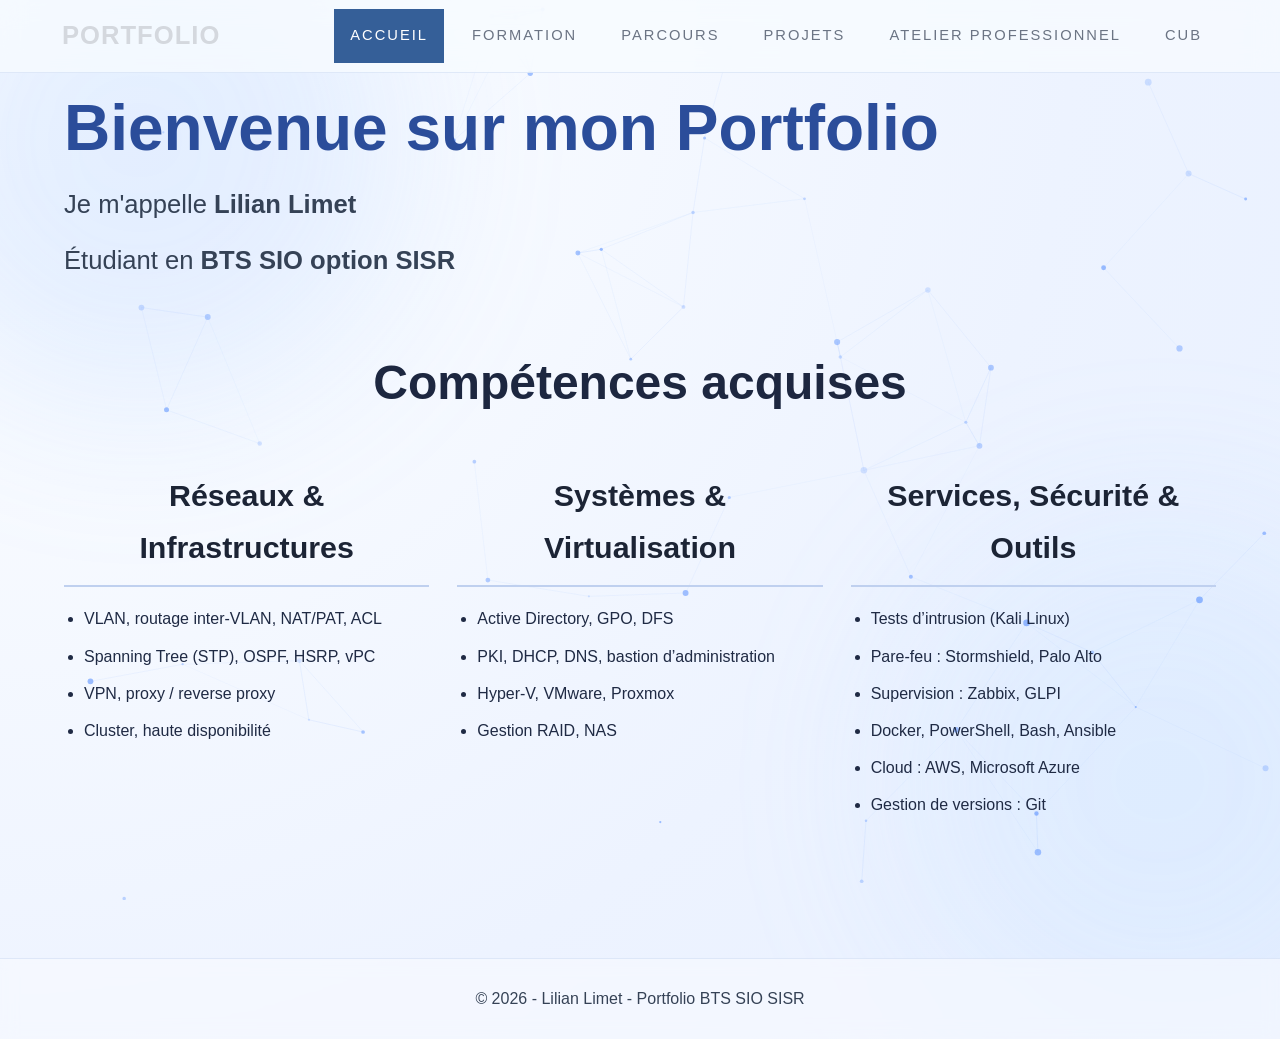
==== commit 55cf68fb: "Remove 'Mes stages' link from navigation Removed the link to 'Mes stages' from the navigation." ====
--- a/index.html
+++ b/index.html
@@ -17,7 +17,6 @@
         <a href="formation.html">Formation</a>
         <a href="parcours.html">Parcours</a>
         <a href="projets.html">Projets</a>
-        <a href="stages.html">Mes stages</a>
         <a href="atelier-professionnel.html">Atelier Professionnel</a>
         <a href="cub.html">CUB</a>
       </div>
--- a/style.css
+++ b/style.css
@@ -511,3 +511,302 @@
     grid-template-columns: 1fr;
   }
 }
+<style>
+  .timeline-wrapper {
+    max-width: 1100px;
+    margin: 40px auto 0;
+    position: relative;
+    padding: 20px 0 40px;
+  }
+
+  .timeline-title {
+    text-align: center;
+    font-size: 2.8rem;
+    font-weight: 800;
+    color: var(--blue);
+    margin-bottom: 10px;
+  }
+
+  .timeline-bar-title {
+    width: 90px;
+    height: 4px;
+    background: #111;
+    margin: 0 auto 50px;
+    border-radius: 10px;
+  }
+
+  .timeline {
+    position: relative;
+  }
+
+  .timeline::before {
+    content: "";
+    position: absolute;
+    left: 50%;
+    top: 0;
+    transform: translateX(-50%);
+    width: 4px;
+    height: 100%;
+    background: rgba(80, 90, 110, 0.12);
+    border-radius: 10px;
+  }
+
+  .timeline-item {
+    position: relative;
+    width: 50%;
+    margin-bottom: 18px;
+  }
+
+  .timeline-item.left {
+    left: 0;
+    padding-right: 34px;
+  }
+
+  .timeline-item.right {
+    left: 50%;
+    padding-left: 34px;
+  }
+
+  .timeline-dot {
+    position: absolute;
+    top: 14px;
+    width: 22px;
+    height: 22px;
+    border-radius: 50%;
+    background: var(--bg-main);
+    border: 3px solid currentColor;
+    z-index: 2;
+  }
+
+  .timeline-item.left .timeline-dot {
+    right: -11px;
+  }
+
+  .timeline-item.right .timeline-dot {
+    left: -11px;
+  }
+
+  .timeline-card {
+    background: rgba(255, 255, 255, 0.92);
+    border-radius: 18px;
+    padding: 0;
+    box-shadow: 0 10px 24px rgba(0, 0, 0, 0.07);
+    overflow: hidden;
+    border: 1px solid rgba(180, 200, 235, 0.35);
+  }
+
+  .timeline-label {
+    color: white;
+    font-weight: 700;
+    text-align: center;
+    padding: 12px 18px;
+    font-size: 1.05rem;
+  }
+
+  .timeline-item.left .timeline-label {
+    border-top-right-radius: 18px;
+    border-bottom-right-radius: 18px;
+    margin-right: 18px;
+  }
+
+  .timeline-item.right .timeline-label {
+    border-top-left-radius: 18px;
+    border-bottom-left-radius: 18px;
+    margin-left: 18px;
+  }
+
+  .timeline-content {
+    padding: 22px 24px;
+    color: #2e3440;
+    font-size: 1rem;
+    line-height: 1.6;
+  }
+
+  .timeline-content h3 {
+    font-size: 1.35rem;
+    margin-bottom: 10px;
+    color: #1f2430;
+  }
+
+  .timeline-content p {
+    margin-bottom: 8px;
+    color: #404859;
+  }
+
+  .timeline-content strong {
+    color: #1f2430;
+  }
+
+  .blue { color: #2f6ea1; }
+  .blue .timeline-label { background: #2f6ea1; }
+
+  .pink { color: #d869e7; }
+  .pink .timeline-label { background: #d869e7; }
+
+  .red { color: #e54f6d; }
+  .red .timeline-label { background: #e54f6d; }
+
+  .yellow { color: #f0c233; }
+  .yellow .timeline-label { background: #f0c233; }
+
+  .navy { color: #495b84; }
+  .navy .timeline-label { background: #495b84; }
+
+  /* ===== SECTION STAGES ===== */
+  .stages-section {
+    max-width: 1100px;
+    margin: 90px auto 0;
+    padding-bottom: 40px;
+  }
+
+  .stages-intro {
+    max-width: 760px;
+    margin: 0 auto 36px;
+    text-align: center;
+    color: #566173;
+    line-height: 1.8;
+    font-size: 1rem;
+  }
+
+  .stage-block {
+    display: grid;
+    grid-template-columns: 1fr 250px;
+    gap: 22px;
+    align-items: start;
+    margin-bottom: 30px;
+  }
+
+  .stage-info-card {
+    background: rgba(255, 255, 255, 0.88);
+    border: 1px solid rgba(180, 200, 235, 0.35);
+    border-radius: 20px;
+    box-shadow: 0 12px 28px rgba(30, 60, 120, 0.08);
+    padding: 28px 30px;
+    backdrop-filter: blur(8px);
+  }
+
+  .stage-info-card h3 {
+    color: #244594;
+    font-size: 1.6rem;
+    margin-bottom: 8px;
+  }
+
+  .stage-period {
+    font-size: 0.95rem;
+    margin-bottom: 18px;
+    color: #4d5a6b;
+  }
+
+  .stage-info-card p {
+    color: #334155;
+    margin-bottom: 14px;
+    line-height: 1.75;
+  }
+
+  .stage-info-card h4 {
+    color: #244594;
+    margin-top: 20px;
+    margin-bottom: 10px;
+    font-size: 1.08rem;
+  }
+
+  .stage-info-card ul {
+    padding-left: 20px;
+    margin-bottom: 10px;
+  }
+
+  .stage-info-card li {
+    margin-bottom: 10px;
+    color: #334155;
+    line-height: 1.65;
+  }
+
+  .stage-links-card {
+    background: rgba(255, 255, 255, 0.82);
+    border: 1px solid rgba(180, 200, 235, 0.35);
+    border-radius: 20px;
+    box-shadow: 0 12px 28px rgba(30, 60, 120, 0.08);
+    padding: 16px;
+    backdrop-filter: blur(8px);
+    position: sticky;
+    top: 95px;
+  }
+
+  .stage-logo-box {
+    background: white;
+    border: 1px solid rgba(180, 200, 235, 0.35);
+    border-radius: 16px;
+    padding: 18px;
+    margin-bottom: 16px;
+    text-align: center;
+  }
+
+  .stage-logo {
+    max-width: 110px;
+    width: 100%;
+    height: auto;
+    object-fit: contain;
+  }
+
+  .stage-btn {
+    display: block;
+    text-decoration: none;
+    text-align: center;
+    background: linear-gradient(135deg, #5d96ff, #3770df);
+    color: white;
+    border-radius: 14px;
+    padding: 12px 14px;
+    margin-bottom: 12px;
+    font-size: 0.93rem;
+    font-weight: 600;
+    box-shadow: 0 8px 20px rgba(61, 115, 223, 0.2);
+    transition: all 0.2s ease;
+  }
+
+  .stage-btn:hover {
+    transform: translateY(-2px);
+    box-shadow: 0 12px 24px rgba(61, 115, 223, 0.28);
+  }
+
+  footer {
+    margin-top: 60px;
+  }
+
+  @media (max-width: 900px) {
+    .timeline::before {
+      left: 18px;
+      transform: none;
+    }
+
+    .timeline-item,
+    .timeline-item.left,
+    .timeline-item.right {
+      width: 100%;
+      left: 0;
+      padding-left: 52px;
+      padding-right: 0;
+    }
+
+    .timeline-dot,
+    .timeline-item.left .timeline-dot,
+    .timeline-item.right .timeline-dot {
+      left: 7px;
+      right: auto;
+    }
+
+    .timeline-item.left .timeline-label,
+    .timeline-item.right .timeline-label {
+      margin-left: 0;
+      margin-right: 0;
+      border-radius: 18px;
+    }
+
+    .stage-block {
+      grid-template-columns: 1fr;
+    }
+
+    .stage-links-card {
+      position: static;
+    }
+  }
+</style>
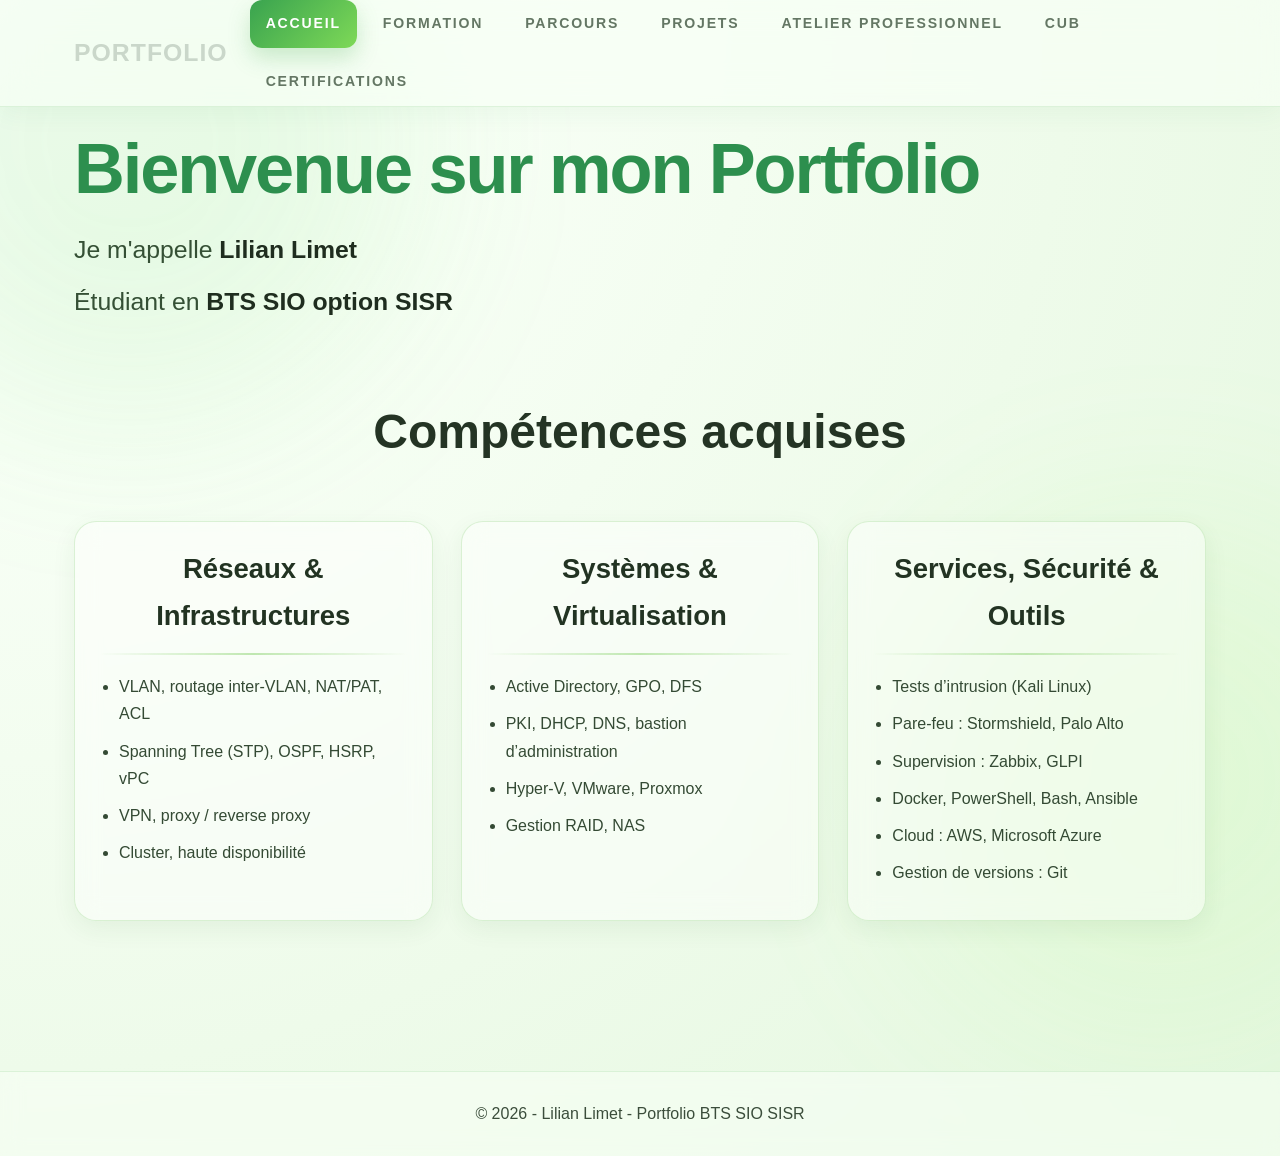
==== commit bd3c083a: "Add link to Certifications in navigation" ====
--- a/index.html
+++ b/index.html
@@ -19,6 +19,7 @@
         <a href="projets.html">Projets</a>
         <a href="atelier-professionnel.html">Atelier Professionnel</a>
         <a href="cub.html">CUB</a>
+        <a href="certification.html">Certifications</a>
       </div>
     </div>
   </nav>
--- a/style.css
+++ b/style.css
@@ -5,15 +5,28 @@
 }
 
 :root {
-  --bg-main: #f7faff;
-  --bg-secondary: #eef4ff;
-  --card-bg: rgba(255, 255, 255, 0.82);
-  --text-main: #1f2a44;
-  --text-soft: #5e6b7d;
-  --blue: #2b4d9a;
-  --blue-hover: #3b66c4;
-  --border: rgba(180, 200, 235, 0.45);
-  --shadow: 0 10px 30px rgba(30, 60, 120, 0.08);
+  --bg-main: #f7fff6;
+  --bg-soft: #eefbea;
+  --bg-deep: #e4f7df;
+  --surface: rgba(255, 255, 255, 0.74);
+  --surface-strong: rgba(255, 255, 255, 0.9);
+  --surface-solid: #ffffff;
+  --text-main: #1f2d1f;
+  --text-soft: #5f735f;
+  --text-faint: #8aa08a;
+  --blue: #2d8f4e;
+  --blue-strong: #23723d;
+  --blue-hover: #67c83d;
+  --blue-light: #dff6d5;
+  --line: rgba(153, 210, 150, 0.35);
+  --line-strong: rgba(118, 190, 114, 0.55);
+  --shadow-sm: 0 8px 24px rgba(42, 95, 42, 0.07);
+  --shadow-md: 0 14px 34px rgba(42, 95, 42, 0.1);
+  --shadow-lg: 0 24px 60px rgba(42, 95, 42, 0.14);
+  --radius-sm: 14px;
+  --radius-md: 20px;
+  --radius-lg: 28px;
+  --max-width: 1180px;
 }
 
 html {
@@ -28,147 +41,149 @@
   min-height: 100vh;
   position: relative;
   background:
-    radial-gradient(circle at top left, #ffffff 0%, #f7faff 30%, #edf3ff 65%, #e8f0ff 100%);
-}
-
-/* couche lumineuse animée */
+    radial-gradient(circle at top left, #ffffff 0%, #f8fff6 26%, #eefbea 62%, #e4f7df 100%);
+}
+
+/* Lumières flottantes */
 body::before,
 body::after {
   content: "";
   position: fixed;
+  border-radius: 50%;
+  filter: blur(95px);
+  pointer-events: none;
+  z-index: -4;
+  opacity: 0.62;
+}
+
+body::before {
+  width: 560px;
+  height: 560px;
+  top: -140px;
+  left: -150px;
+  background: rgba(115, 220, 110, 0.23);
+  animation: glowFloatOne 16s ease-in-out infinite;
+}
+
+body::after {
   width: 520px;
   height: 520px;
-  border-radius: 50%;
-  filter: blur(90px);
-  z-index: -3;
-  opacity: 0.55;
-  pointer-events: none;
-}
-
-body::before {
-  top: -120px;
-  left: -120px;
-  background: rgba(132, 181, 255, 0.35);
-  animation: floatGlow1 14s ease-in-out infinite;
-}
-
-body::after {
   right: -140px;
   bottom: -140px;
-  background: rgba(175, 215, 255, 0.32);
-  animation: floatGlow2 18s ease-in-out infinite;
-}
-
-@keyframes floatGlow1 {
+  background: rgba(173, 255, 127, 0.2);
+  animation: glowFloatTwo 20s ease-in-out infinite;
+}
+
+@keyframes glowFloatOne {
   0% { transform: translate(0, 0) scale(1); }
-  50% { transform: translate(80px, 40px) scale(1.08); }
+  50% { transform: translate(90px, 35px) scale(1.08); }
   100% { transform: translate(0, 0) scale(1); }
 }
 
-@keyframes floatGlow2 {
+@keyframes glowFloatTwo {
   0% { transform: translate(0, 0) scale(1); }
-  50% { transform: translate(-70px, -50px) scale(1.12); }
+  50% { transform: translate(-75px, -40px) scale(1.12); }
   100% { transform: translate(0, 0) scale(1); }
 }
 
-/* fond canvas */
+/* Canvas */
 #bg-canvas {
   position: fixed;
   inset: 0;
-  z-index: -2;
-  opacity: 0.9;
-}
-
-/* petites bulles décoratives */
+  z-index: -3;
+  opacity: 0.85;
+}
+
+/* Blobs décoratifs */
 .bg-blobs {
   position: fixed;
   inset: 0;
-  z-index: -1;
+  z-index: -2;
+  pointer-events: none;
   overflow: hidden;
-  pointer-events: none;
 }
 
 .bg-blobs span {
   position: absolute;
-  display: block;
   border-radius: 50%;
-  background: radial-gradient(circle, rgba(120,170,255,0.22), rgba(120,170,255,0.03));
-  animation: blobFloat linear infinite;
+  background: radial-gradient(circle, rgba(124, 216, 105, 0.2), rgba(124, 216, 105, 0.02));
+  animation: blobFloat 18s linear infinite;
 }
 
 .bg-blobs span:nth-child(1) {
   width: 180px;
   height: 180px;
-  left: 8%;
-  top: 18%;
-  animation-duration: 20s;
+  left: 9%;
+  top: 17%;
+  animation-duration: 21s;
 }
 
 .bg-blobs span:nth-child(2) {
-  width: 120px;
-  height: 120px;
+  width: 130px;
+  height: 130px;
   left: 75%;
-  top: 12%;
-  animation-duration: 16s;
+  top: 10%;
+  animation-duration: 15s;
 }
 
 .bg-blobs span:nth-child(3) {
   width: 220px;
   height: 220px;
-  left: 82%;
-  top: 58%;
+  left: 84%;
+  top: 60%;
   animation-duration: 24s;
 }
 
 .bg-blobs span:nth-child(4) {
   width: 150px;
   height: 150px;
-  left: 22%;
-  top: 70%;
-  animation-duration: 18s;
+  left: 23%;
+  top: 72%;
+  animation-duration: 19s;
 }
 
 .bg-blobs span:nth-child(5) {
-  width: 100px;
-  height: 100px;
-  left: 50%;
+  width: 110px;
+  height: 110px;
+  left: 48%;
   top: 30%;
   animation-duration: 14s;
 }
 
 @keyframes blobFloat {
   0% { transform: translateY(0) translateX(0) scale(1); }
-  25% { transform: translateY(-20px) translateX(10px) scale(1.05); }
-  50% { transform: translateY(10px) translateX(-15px) scale(0.98); }
-  75% { transform: translateY(-15px) translateX(12px) scale(1.03); }
+  25% { transform: translateY(-18px) translateX(10px) scale(1.05); }
+  50% { transform: translateY(10px) translateX(-14px) scale(0.98); }
+  75% { transform: translateY(-12px) translateX(10px) scale(1.02); }
   100% { transform: translateY(0) translateX(0) scale(1); }
 }
 
-/* navbar */
+/* Navbar */
 .navbar {
   position: sticky;
   top: 0;
   z-index: 1000;
-  background: rgba(248, 251, 255, 0.76);
-  backdrop-filter: blur(12px);
-  border-bottom: 1px solid rgba(180, 200, 235, 0.35);
+  background: rgba(248, 255, 247, 0.68);
+  backdrop-filter: blur(18px);
+  border-bottom: 1px solid rgba(153, 210, 150, 0.28);
+  box-shadow: 0 6px 24px rgba(45, 143, 78, 0.06);
 }
 
 .nav-inner {
-  max-width: 1200px;
+  max-width: var(--max-width);
   margin: 0 auto;
-  min-height: 72px;
-  padding: 0 22px;
+  min-height: 78px;
+  padding: 0 24px;
   display: flex;
   justify-content: space-between;
   align-items: center;
-  gap: 20px;
+  gap: 22px;
 }
 
 .logo {
   text-decoration: none;
-  color: #d4d8de;
-  font-size: 1.6rem;
+  color: #cad7ca;
+  font-size: 1.55rem;
   font-weight: 800;
   letter-spacing: 1px;
 }
@@ -176,309 +191,265 @@
 .nav-links {
   display: flex;
   flex-wrap: wrap;
-  gap: 12px;
+  gap: 10px;
 }
 
 .nav-links a {
   text-decoration: none;
-  color: #6b7484;
+  color: #647764;
   text-transform: uppercase;
-  letter-spacing: 2px;
-  font-size: 0.92rem;
-  padding: 14px 16px;
+  letter-spacing: 1.8px;
+  font-size: 0.88rem;
+  font-weight: 600;
+  padding: 12px 16px;
+  border-radius: 12px;
   transition: 0.25s ease;
-  border-radius: 0;
 }
 
 .nav-links a:hover,
 .nav-links a.active {
-  background: #355f98;
   color: white;
-}
-
-/* contenu */
+  background: linear-gradient(135deg, #39a34f, #7ed957);
+  box-shadow: 0 10px 22px rgba(62, 168, 70, 0.24);
+}
+
+/* Conteneur */
 .container {
-  max-width: 1200px;
+  max-width: var(--max-width);
   margin: 0 auto;
-  padding: 48px 24px 70px;
-}
-
-.page-title {
-  text-align: center;
-  color: var(--blue);
-  font-size: 3rem;
+  padding: 52px 24px 80px;
+}
+
+/* Titres */
+.page-title,
+.timeline-title {
+  text-align: center;
+  color: var(--blue);
+  font-size: clamp(2.2rem, 4vw, 3.2rem);
   font-weight: 800;
-  margin: 25px 0 24px;
+  letter-spacing: -0.02em;
+  margin-bottom: 12px;
 }
 
 .section-title {
   color: var(--blue);
-  font-size: 2.7rem;
+  font-size: clamp(2rem, 3vw, 2.7rem);
   font-weight: 800;
   margin-bottom: 24px;
 }
 
-.subtitle-line {
-  width: 90px;
-  height: 3px;
-  background: var(--blue);
-  margin: 10px auto 30px;
+.subtitle-line,
+.timeline-bar-title {
+  width: 92px;
+  height: 4px;
+  background: linear-gradient(90deg, #2d8f4e, #9be53f);
+  margin: 0 auto 42px;
+  border-radius: 999px;
+  box-shadow: 0 6px 18px rgba(98, 196, 78, 0.22);
 }
 
 p {
-  color: #354256;
-}
-
-/* cartes */
+  color: #3b4d3b;
+}
+
+strong {
+  color: var(--text-main);
+}
+
+/* Surfaces / cartes */
+.card,
+.project-intro-box,
+.situation-card,
+.timeline-card,
+.stage-info-card,
+.stage-links-card {
+  background: var(--surface);
+  border: 1px solid var(--line);
+  backdrop-filter: blur(14px);
+  box-shadow: var(--shadow-md);
+}
+
+.card,
+.project-intro-box,
+.situation-card {
+  border-radius: var(--radius-md);
+}
+
 .card {
-  background: var(--card-bg);
-  border: 1px solid var(--border);
-  border-radius: 18px;
-  box-shadow: var(--shadow);
-  backdrop-filter: blur(12px);
-  transition: transform 0.25s ease, box-shadow 0.25s ease;
-}
-
-.card:hover {
+  transition: transform 0.25s ease, box-shadow 0.25s ease, border-color 0.25s ease;
+}
+
+.card:hover,
+.situation-card:hover {
   transform: translateY(-4px);
-  box-shadow: 0 18px 34px rgba(30, 60, 120, 0.12);
+  box-shadow: var(--shadow-lg);
+  border-color: var(--line-strong);
 }
 
 .card-pad {
-  padding: 28px;
-}
-
-.grid-2 {
+  padding: 30px;
+}
+
+.big-card-title,
+.project-section-title {
+  text-align: center;
+  color: var(--blue);
+  font-size: 1.85rem;
+  font-weight: 800;
+  margin-bottom: 14px;
+}
+
+/* Grilles */
+.grid-2,
+.situations-grid {
   display: grid;
-  grid-template-columns: repeat(2, 1fr);
+  grid-template-columns: repeat(2, minmax(0, 1fr));
   gap: 24px;
 }
 
 .grid-3 {
   display: grid;
-  grid-template-columns: repeat(3, 1fr);
+  grid-template-columns: repeat(3, minmax(0, 1fr));
   gap: 28px;
 }
 
 .grid-4 {
   display: grid;
-  grid-template-columns: repeat(4, 1fr);
+  grid-template-columns: repeat(4, minmax(0, 1fr));
   gap: 18px;
 }
 
-.big-card-title {
-  text-align: center;
-  color: var(--blue);
-  font-size: 1.8rem;
-  margin-bottom: 18px;
-}
-
-.card ul {
-  padding-left: 22px;
-}
-
-.card li {
-  margin: 8px 0;
-}
-
-/* accueil */
+/* Hero */
 .hero {
-  padding-top: 20px;
+  padding-top: 24px;
   min-height: 78vh;
 }
 
 .hero h1 {
   color: var(--blue);
-  font-size: 4rem;
-  line-height: 1.1;
-  margin-bottom: 20px;
+  font-size: clamp(2.7rem, 6vw, 4.4rem);
+  line-height: 1.08;
+  letter-spacing: -0.03em;
+  margin-bottom: 22px;
 }
 
 .hero p {
-  font-size: 1.6rem;
-  margin-bottom: 12px;
+  font-size: clamp(1.1rem, 2vw, 1.55rem);
+  margin-bottom: 10px;
+  color: #355035;
 }
 
 .skills-columns {
-  margin-top: 60px;
+  margin-top: 68px;
 }
 
 .skills-columns h2 {
   text-align: center;
-  font-size: 3rem;
-  margin-bottom: 46px;
-  color: #1d2740;
+  font-size: clamp(2.1rem, 4vw, 3rem);
+  margin-bottom: 48px;
+  color: #243424;
+}
+
+.skill-box {
+  background: rgba(255, 255, 255, 0.46);
+  border: 1px solid rgba(157, 216, 143, 0.35);
+  border-radius: 22px;
+  padding: 24px;
+  box-shadow: var(--shadow-sm);
+  backdrop-filter: blur(12px);
 }
 
 .skill-box h3 {
   text-align: center;
-  font-size: 1.9rem;
-  color: #1c2435;
+  font-size: 1.72rem;
+  color: #223322;
   margin-bottom: 10px;
-  min-height: 90px;
+  min-height: 86px;
 }
 
 .skill-divider {
   width: 100%;
   height: 2px;
-  background: #bfd0ef;
-  margin: 12px 0 18px;
-}
-
-.skill-box ul {
+  background: linear-gradient(90deg, transparent, #bfe7b0, transparent);
+  margin: 14px 0 18px;
+}
+
+.skill-box ul,
+.card ul,
+.situation-card ul,
+.stage-info-card ul {
   padding-left: 20px;
 }
 
-.skill-box li {
+.skill-box li,
+.card li,
+.situation-card li,
+.stage-info-card li {
   margin-bottom: 10px;
-}
-
-/* boutons */
-.btn {
+  color: #344a34;
+}
+
+/* Boutons */
+.btn,
+.stage-btn {
   display: inline-block;
-  background: linear-gradient(135deg, #5e97ff, #3d73df);
+  text-decoration: none;
+  text-align: center;
+  background: linear-gradient(135deg, #3da94f, #8de53b);
   color: white;
-  text-decoration: none;
-  padding: 10px 22px;
-  border-radius: 12px;
-  box-shadow: 0 10px 22px rgba(61, 115, 223, 0.22);
-  transition: transform 0.2s ease, box-shadow 0.2s ease;
-  font-weight: 600;
-}
-
-.btn:hover {
+  border-radius: 14px;
+  padding: 11px 22px;
+  font-size: 0.95rem;
+  font-weight: 700;
+  box-shadow: 0 10px 24px rgba(78, 176, 63, 0.22);
+  transition: transform 0.2s ease, box-shadow 0.2s ease, filter 0.2s ease;
+}
+
+.btn:hover,
+.stage-btn:hover {
   transform: translateY(-2px);
-  box-shadow: 0 14px 26px rgba(61, 115, 223, 0.3);
-}
-
-/* footer */
-footer {
-  border-top: 1px solid rgba(180, 200, 235, 0.35);
-  text-align: center;
-  padding: 26px 20px;
-  color: #617083;
-  background: rgba(248, 251, 255, 0.6);
-  backdrop-filter: blur(8px);
-}
-
-/* responsive */
-@media (max-width: 980px) {
-  .grid-2,
-  .grid-3,
-  .grid-4 {
-    grid-template-columns: 1fr;
-  }
-
-  .hero h1 {
-    font-size: 2.8rem;
-  }
-
-  .hero p {
-    font-size: 1.25rem;
-  }
-
-  .page-title,
-  .section-title,
-  .skills-columns h2 {
-    font-size: 2.2rem;
-  }
-
-  .nav-inner {
-    flex-direction: column;
-    padding: 12px 16px;
-  }
-
-  .nav-links {
-    justify-content: center;
-  }
-}
-
-@media (max-width: 640px) {
-  .container {
-    padding: 28px 16px 50px;
-  }
-
-  .hero h1 {
-    font-size: 2.2rem;
-  }
-
-  .nav-links a {
-    padding: 10px 12px;
-    font-size: 0.8rem;
-  }
-
-  .logo {
-    font-size: 1.3rem;
-  }
-}
+  box-shadow: 0 14px 28px rgba(78, 176, 63, 0.28);
+  filter: brightness(1.03);
+}
+
 /* Sous-navigation projets */
 .subnav {
   display: flex;
   justify-content: center;
-  gap: 16px;
+  gap: 14px;
   flex-wrap: wrap;
-  margin: 10px 0 40px;
+  margin: 8px 0 38px;
 }
 
 .subnav a {
   text-decoration: none;
   color: var(--blue);
-  border: 2px solid rgba(70, 110, 190, 0.18);
-  background: rgba(255, 255, 255, 0.7);
-  padding: 12px 24px;
-  border-radius: 14px;
+  border: 1px solid rgba(129, 199, 112, 0.28);
+  background: rgba(255, 255, 255, 0.66);
+  padding: 12px 22px;
+  border-radius: 999px;
   font-weight: 700;
   transition: 0.25s ease;
-  box-shadow: 0 8px 20px rgba(40, 70, 140, 0.06);
+  box-shadow: var(--shadow-sm);
 }
 
 .subnav a:hover,
 .subnav a.active {
-  background: linear-gradient(135deg, #5e97ff, #3d73df);
+  background: linear-gradient(135deg, #3da94f, #8de53b);
   color: white;
   border-color: transparent;
 }
 
-.project-section-title {
-  color: var(--blue);
-  font-size: 2.1rem;
-  font-weight: 800;
-  margin-bottom: 12px;
-  text-align: center;
-}
-
 .project-intro-box {
-  max-width: 1000px;
-  margin: 0 auto 30px;
-  text-align: center;
-  background: rgba(255,255,255,0.75);
-  border: 1px solid var(--border);
-  border-radius: 18px;
-  box-shadow: var(--shadow);
+  max-width: 980px;
+  margin: 0 auto 32px;
+  text-align: center;
+  padding: 28px;
+}
+
+.situation-card {
   padding: 24px;
-  backdrop-filter: blur(10px);
-}
-
-.situations-grid {
-  display: grid;
-  grid-template-columns: repeat(2, 1fr);
-  gap: 24px;
-  margin-top: 20px;
-}
-
-.situation-card {
-  background: rgba(255, 255, 255, 0.82);
-  border: 1px solid var(--border);
-  border-radius: 18px;
-  box-shadow: var(--shadow);
-  padding: 24px;
-  backdrop-filter: blur(10px);
-  transition: 0.25s ease;
-}
-
-.situation-card:hover {
-  transform: translateY(-4px);
-  box-shadow: 0 18px 34px rgba(30, 60, 120, 0.12);
+  transition: transform 0.25s ease, box-shadow 0.25s ease, border-color 0.25s ease;
 }
 
 .situation-card h3 {
@@ -492,10 +463,10 @@
 }
 
 .competence-title {
-  margin-top: 12px;
+  margin-top: 14px;
   margin-bottom: 8px;
   font-weight: 800;
-  color: #1f2a44;
+  color: #264126;
 }
 
 .competence-list {
@@ -506,307 +477,455 @@
   margin-bottom: 8px;
 }
 
+/* Timeline */
+.timeline-wrapper {
+  max-width: 1100px;
+  margin: 40px auto 0;
+  position: relative;
+  padding: 18px 0 44px;
+}
+
+.timeline {
+  position: relative;
+}
+
+.timeline::before {
+  content: "";
+  position: absolute;
+  left: 50%;
+  top: 6px;
+  transform: translateX(-50%);
+  width: 3px;
+  height: calc(100% - 12px);
+  background: linear-gradient(
+    to bottom,
+    rgba(100, 170, 100, 0.12),
+    rgba(77, 145, 77, 0.26),
+    rgba(100, 170, 100, 0.12)
+  );
+  border-radius: 999px;
+}
+
+.timeline-item {
+  position: relative;
+  width: 50%;
+  margin-bottom: 22px;
+}
+
+.timeline-item.left {
+  left: 0;
+  padding-right: 36px;
+}
+
+.timeline-item.right {
+  left: 50%;
+  padding-left: 36px;
+}
+
+.timeline-dot {
+  position: absolute;
+  top: 18px;
+  width: 18px;
+  height: 18px;
+  border-radius: 50%;
+  background: #f7fff6;
+  border: 3px solid currentColor;
+  z-index: 2;
+  box-shadow: 0 0 0 7px rgba(255, 255, 255, 0.6);
+}
+
+.timeline-item.left .timeline-dot {
+  right: -9px;
+}
+
+.timeline-item.right .timeline-dot {
+  left: -9px;
+}
+
+.timeline-card {
+  border-radius: 22px;
+  overflow: hidden;
+  transition: transform 0.25s ease, box-shadow 0.25s ease;
+}
+
+.timeline-card:hover {
+  transform: translateY(-4px);
+  box-shadow: var(--shadow-lg);
+}
+
+.timeline-label {
+  color: white;
+  font-weight: 700;
+  text-align: center;
+  padding: 12px 18px;
+  font-size: 1rem;
+  letter-spacing: 0.02em;
+}
+
+.timeline-item.left .timeline-label {
+  border-top-right-radius: 20px;
+  border-bottom-right-radius: 20px;
+  margin-right: 18px;
+}
+
+.timeline-item.right .timeline-label {
+  border-top-left-radius: 20px;
+  border-bottom-left-radius: 20px;
+  margin-left: 18px;
+}
+
+.timeline-content {
+  padding: 22px 24px 24px;
+  color: #2f3d2f;
+  font-size: 1rem;
+  line-height: 1.65;
+}
+
+.timeline-content h3 {
+  font-size: 1.3rem;
+  margin-bottom: 10px;
+  color: #223322;
+}
+
+.timeline-content p {
+  margin-bottom: 8px;
+  color: #496149;
+}
+
+.blue { color: #2d8f4e; }
+.blue .timeline-label { background: linear-gradient(135deg, #2d8f4e, #6fd45f); }
+
+.pink { color: #7ccf45; }
+.pink .timeline-label { background: linear-gradient(135deg, #7ccf45, #a3eb54); }
+
+.red { color: #3e9f43; }
+.red .timeline-label { background: linear-gradient(135deg, #3e9f43, #7ed957); }
+
+.yellow { color: #8bcf32; }
+.yellow .timeline-label { background: linear-gradient(135deg, #8bcf32, #b4ef4b); }
+
+.navy { color: #4d8a4d; }
+.navy .timeline-label { background: linear-gradient(135deg, #4d8a4d, #78c978); }
+
+/* Stages */
+.stages-section {
+  max-width: 1100px;
+  margin: 100px auto 0;
+  padding-bottom: 30px;
+}
+
+.stages-intro {
+  max-width: 760px;
+  margin: 0 auto 34px;
+  text-align: center;
+  color: #607960;
+  line-height: 1.8;
+  font-size: 1rem;
+}
+
+.stage-block {
+  display: grid;
+  grid-template-columns: 1fr 240px;
+  gap: 22px;
+  align-items: start;
+  margin-bottom: 28px;
+}
+
+.stage-info-card {
+  border-radius: 24px;
+  padding: 30px 30px 28px;
+}
+
+.stage-info-card h3 {
+  color: var(--blue);
+  font-size: 1.52rem;
+  margin-bottom: 8px;
+}
+
+.stage-period {
+  font-size: 0.95rem;
+  margin-bottom: 18px;
+  color: #647c64;
+}
+
+.stage-info-card p {
+  color: #385338;
+  margin-bottom: 14px;
+  line-height: 1.75;
+}
+
+.stage-info-card h4 {
+  color: var(--blue);
+  margin-top: 18px;
+  margin-bottom: 10px;
+  font-size: 1.05rem;
+}
+
+.stage-info-card li {
+  line-height: 1.65;
+}
+
+.stage-links-card {
+  border-radius: 24px;
+  padding: 16px;
+  position: sticky;
+  top: 98px;
+}
+
+.stage-logo-box {
+  background: rgba(255, 255, 255, 0.88);
+  border: 1px solid rgba(153, 210, 150, 0.35);
+  border-radius: 18px;
+  padding: 18px;
+  margin-bottom: 16px;
+  text-align: center;
+}
+
+.stage-logo {
+  max-width: 112px;
+  width: 100%;
+  height: auto;
+  object-fit: contain;
+}
+
+.stage-btn {
+  display: block;
+  margin-bottom: 12px;
+  padding: 12px 14px;
+}
+
+/* Footer */
+footer {
+  border-top: 1px solid rgba(153, 210, 150, 0.28);
+  text-align: center;
+  padding: 28px 20px;
+  color: #607960;
+  background: rgba(248, 255, 247, 0.56);
+  backdrop-filter: blur(10px);
+  margin-top: 70px;
+}
+
+/* Responsive */
+@media (max-width: 980px) {
+  .grid-2,
+  .grid-3,
+  .grid-4,
+  .situations-grid,
+  .stage-block {
+    grid-template-columns: 1fr;
+  }
+
+  .nav-inner {
+    flex-direction: column;
+    justify-content: center;
+    padding: 14px 16px;
+  }
+
+  .nav-links {
+    justify-content: center;
+  }
+
+  .hero h1 {
+    font-size: 2.9rem;
+  }
+
+  .hero p {
+    font-size: 1.2rem;
+  }
+
+  .stage-links-card {
+    position: static;
+  }
+}
+
 @media (max-width: 900px) {
-  .situations-grid {
-    grid-template-columns: 1fr;
-  }
-}
-<style>
-  .timeline-wrapper {
-    max-width: 1100px;
-    margin: 40px auto 0;
-    position: relative;
-    padding: 20px 0 40px;
-  }
-
-  .timeline-title {
-    text-align: center;
-    font-size: 2.8rem;
-    font-weight: 800;
-    color: var(--blue);
-    margin-bottom: 10px;
-  }
-
-  .timeline-bar-title {
-    width: 90px;
-    height: 4px;
-    background: #111;
-    margin: 0 auto 50px;
-    border-radius: 10px;
-  }
-
-  .timeline {
-    position: relative;
-  }
-
   .timeline::before {
-    content: "";
-    position: absolute;
-    left: 50%;
-    top: 0;
-    transform: translateX(-50%);
-    width: 4px;
-    height: 100%;
-    background: rgba(80, 90, 110, 0.12);
-    border-radius: 10px;
-  }
-
-  .timeline-item {
-    position: relative;
-    width: 50%;
-    margin-bottom: 18px;
-  }
-
-  .timeline-item.left {
+    left: 18px;
+    transform: none;
+  }
+
+  .timeline-item,
+  .timeline-item.left,
+  .timeline-item.right {
+    width: 100%;
     left: 0;
-    padding-right: 34px;
-  }
-
-  .timeline-item.right {
-    left: 50%;
-    padding-left: 34px;
-  }
-
-  .timeline-dot {
-    position: absolute;
-    top: 14px;
-    width: 22px;
-    height: 22px;
-    border-radius: 50%;
-    background: var(--bg-main);
-    border: 3px solid currentColor;
-    z-index: 2;
-  }
-
-  .timeline-item.left .timeline-dot {
-    right: -11px;
-  }
-
+    padding-left: 50px;
+    padding-right: 0;
+  }
+
+  .timeline-dot,
+  .timeline-item.left .timeline-dot,
   .timeline-item.right .timeline-dot {
-    left: -11px;
-  }
-
-  .timeline-card {
-    background: rgba(255, 255, 255, 0.92);
+    left: 9px;
+    right: auto;
+  }
+
+  .timeline-item.left .timeline-label,
+  .timeline-item.right .timeline-label {
+    margin-left: 0;
+    margin-right: 0;
     border-radius: 18px;
-    padding: 0;
-    box-shadow: 0 10px 24px rgba(0, 0, 0, 0.07);
-    overflow: hidden;
-    border: 1px solid rgba(180, 200, 235, 0.35);
-  }
-
-  .timeline-label {
-    color: white;
-    font-weight: 700;
-    text-align: center;
-    padding: 12px 18px;
-    font-size: 1.05rem;
-  }
-
-  .timeline-item.left .timeline-label {
-    border-top-right-radius: 18px;
-    border-bottom-right-radius: 18px;
-    margin-right: 18px;
-  }
-
-  .timeline-item.right .timeline-label {
-    border-top-left-radius: 18px;
-    border-bottom-left-radius: 18px;
-    margin-left: 18px;
+  }
+}
+
+@media (max-width: 640px) {
+  .container {
+    padding: 34px 16px 54px;
+  }
+
+  .nav-links a {
+    padding: 10px 12px;
+    font-size: 0.78rem;
+    letter-spacing: 1.2px;
+  }
+
+  .logo {
+    font-size: 1.28rem;
+  }
+
+  .hero h1 {
+    font-size: 2.25rem;
+  }
+
+  .card-pad,
+  .project-intro-box,
+  .situation-card,
+  .stage-info-card {
+    padding: 22px;
   }
 
   .timeline-content {
-    padding: 22px 24px;
-    color: #2e3440;
-    font-size: 1rem;
-    line-height: 1.6;
-  }
-
-  .timeline-content h3 {
-    font-size: 1.35rem;
-    margin-bottom: 10px;
-    color: #1f2430;
-  }
-
-  .timeline-content p {
-    margin-bottom: 8px;
-    color: #404859;
-  }
-
-  .timeline-content strong {
-    color: #1f2430;
-  }
-
-  .blue { color: #2f6ea1; }
-  .blue .timeline-label { background: #2f6ea1; }
-
-  .pink { color: #d869e7; }
-  .pink .timeline-label { background: #d869e7; }
-
-  .red { color: #e54f6d; }
-  .red .timeline-label { background: #e54f6d; }
-
-  .yellow { color: #f0c233; }
-  .yellow .timeline-label { background: #f0c233; }
-
-  .navy { color: #495b84; }
-  .navy .timeline-label { background: #495b84; }
-
-  /* ===== SECTION STAGES ===== */
-  .stages-section {
-    max-width: 1100px;
-    margin: 90px auto 0;
-    padding-bottom: 40px;
-  }
-
-  .stages-intro {
-    max-width: 760px;
-    margin: 0 auto 36px;
-    text-align: center;
-    color: #566173;
-    line-height: 1.8;
-    font-size: 1rem;
-  }
-
-  .stage-block {
-    display: grid;
-    grid-template-columns: 1fr 250px;
-    gap: 22px;
-    align-items: start;
-    margin-bottom: 30px;
-  }
-
-  .stage-info-card {
-    background: rgba(255, 255, 255, 0.88);
-    border: 1px solid rgba(180, 200, 235, 0.35);
-    border-radius: 20px;
-    box-shadow: 0 12px 28px rgba(30, 60, 120, 0.08);
-    padding: 28px 30px;
-    backdrop-filter: blur(8px);
-  }
-
-  .stage-info-card h3 {
-    color: #244594;
-    font-size: 1.6rem;
-    margin-bottom: 8px;
-  }
-
-  .stage-period {
-    font-size: 0.95rem;
-    margin-bottom: 18px;
-    color: #4d5a6b;
-  }
-
-  .stage-info-card p {
-    color: #334155;
-    margin-bottom: 14px;
-    line-height: 1.75;
-  }
-
-  .stage-info-card h4 {
-    color: #244594;
-    margin-top: 20px;
-    margin-bottom: 10px;
-    font-size: 1.08rem;
-  }
-
-  .stage-info-card ul {
-    padding-left: 20px;
-    margin-bottom: 10px;
-  }
-
-  .stage-info-card li {
-    margin-bottom: 10px;
-    color: #334155;
-    line-height: 1.65;
-  }
-
-  .stage-links-card {
-    background: rgba(255, 255, 255, 0.82);
-    border: 1px solid rgba(180, 200, 235, 0.35);
-    border-radius: 20px;
-    box-shadow: 0 12px 28px rgba(30, 60, 120, 0.08);
-    padding: 16px;
-    backdrop-filter: blur(8px);
-    position: sticky;
-    top: 95px;
-  }
-
-  .stage-logo-box {
-    background: white;
-    border: 1px solid rgba(180, 200, 235, 0.35);
-    border-radius: 16px;
-    padding: 18px;
-    margin-bottom: 16px;
-    text-align: center;
-  }
-
-  .stage-logo {
-    max-width: 110px;
-    width: 100%;
-    height: auto;
-    object-fit: contain;
-  }
-
-  .stage-btn {
-    display: block;
-    text-decoration: none;
-    text-align: center;
-    background: linear-gradient(135deg, #5d96ff, #3770df);
-    color: white;
-    border-radius: 14px;
-    padding: 12px 14px;
-    margin-bottom: 12px;
-    font-size: 0.93rem;
-    font-weight: 600;
-    box-shadow: 0 8px 20px rgba(61, 115, 223, 0.2);
-    transition: all 0.2s ease;
-  }
-
-  .stage-btn:hover {
-    transform: translateY(-2px);
-    box-shadow: 0 12px 24px rgba(61, 115, 223, 0.28);
-  }
-
-  footer {
-    margin-top: 60px;
-  }
-
-  @media (max-width: 900px) {
-    .timeline::before {
-      left: 18px;
-      transform: none;
-    }
-
-    .timeline-item,
-    .timeline-item.left,
-    .timeline-item.right {
-      width: 100%;
-      left: 0;
-      padding-left: 52px;
-      padding-right: 0;
-    }
-
-    .timeline-dot,
-    .timeline-item.left .timeline-dot,
-    .timeline-item.right .timeline-dot {
-      left: 7px;
-      right: auto;
-    }
-
-    .timeline-item.left .timeline-label,
-    .timeline-item.right .timeline-label {
-      margin-left: 0;
-      margin-right: 0;
-      border-radius: 18px;
-    }
-
-    .stage-block {
-      grid-template-columns: 1fr;
-    }
-
-    .stage-links-card {
-      position: static;
-    }
-  }
-</style>
+    padding: 20px;
+  }
+}
+
+/* ===== Atelier professionnel ===== */
+.atelier-intro {
+  margin-bottom: 34px;
+}
+
+.atelier-intro-card {
+  max-width: 900px;
+  margin: 0 auto;
+  text-align: center;
+  padding: 34px 30px;
+  background: rgba(255, 255, 255, 0.76);
+  border: 1px solid var(--line);
+  border-radius: 26px;
+  backdrop-filter: blur(14px);
+  box-shadow: var(--shadow-md);
+}
+
+.atelier-intro-card h2 {
+  color: var(--blue);
+  font-size: 2rem;
+  margin-bottom: 12px;
+}
+
+.atelier-divider {
+  width: 110px;
+  height: 3px;
+  border-radius: 999px;
+  margin: 0 auto 22px;
+  background: linear-gradient(90deg, #2d8f4e, #9be53f);
+}
+
+.atelier-list {
+  display: grid;
+  gap: 26px;
+  max-width: 980px;
+  margin: 0 auto;
+}
+
+.atelier-card {
+  background: rgba(255, 255, 255, 0.8);
+  border: 1px solid var(--line);
+  border-radius: 24px;
+  backdrop-filter: blur(14px);
+  box-shadow: var(--shadow-md);
+  padding: 28px;
+  transition: transform 0.25s ease, box-shadow 0.25s ease, border-color 0.25s ease;
+}
+
+.atelier-card:hover {
+  transform: translateY(-4px);
+  box-shadow: var(--shadow-lg);
+  border-color: var(--line-strong);
+}
+
+.atelier-card-top {
+  display: flex;
+  align-items: center;
+  gap: 14px;
+  flex-wrap: wrap;
+  margin-bottom: 14px;
+}
+
+.atelier-badge {
+  display: inline-block;
+  padding: 8px 14px;
+  border-radius: 999px;
+  background: linear-gradient(135deg, #3da94f, #8de53b);
+  color: white;
+  font-size: 0.82rem;
+  font-weight: 700;
+  letter-spacing: 0.04em;
+  box-shadow: 0 8px 18px rgba(78, 176, 63, 0.2);
+}
+
+.atelier-card h2 {
+  color: var(--blue);
+  font-size: 1.5rem;
+  margin: 0;
+}
+
+.atelier-card p {
+  color: #3f553f;
+  margin-bottom: 18px;
+}
+
+.atelier-docs {
+  display: flex;
+  gap: 12px;
+  flex-wrap: wrap;
+  margin-bottom: 18px;
+}
+
+.btn-outline {
+  background: rgba(255, 255, 255, 0.78);
+  color: var(--blue);
+  border: 1px solid rgba(129, 199, 112, 0.28);
+  box-shadow: var(--shadow-sm);
+}
+
+.btn-outline:hover {
+  color: white;
+  background: linear-gradient(135deg, #3da94f, #8de53b);
+  border-color: transparent;
+}
+
+.atelier-card h3 {
+  color: var(--blue);
+  font-size: 1.02rem;
+  margin-bottom: 10px;
+}
+
+.atelier-card ul {
+  padding-left: 20px;
+}
+
+.atelier-card li {
+  margin-bottom: 9px;
+  color: #344a34;
+}
+
+@media (max-width: 640px) {
+  .atelier-intro-card,
+  .atelier-card {
+    padding: 22px;
+  }
+
+  .atelier-card h2 {
+    font-size: 1.28rem;
+  }
+}
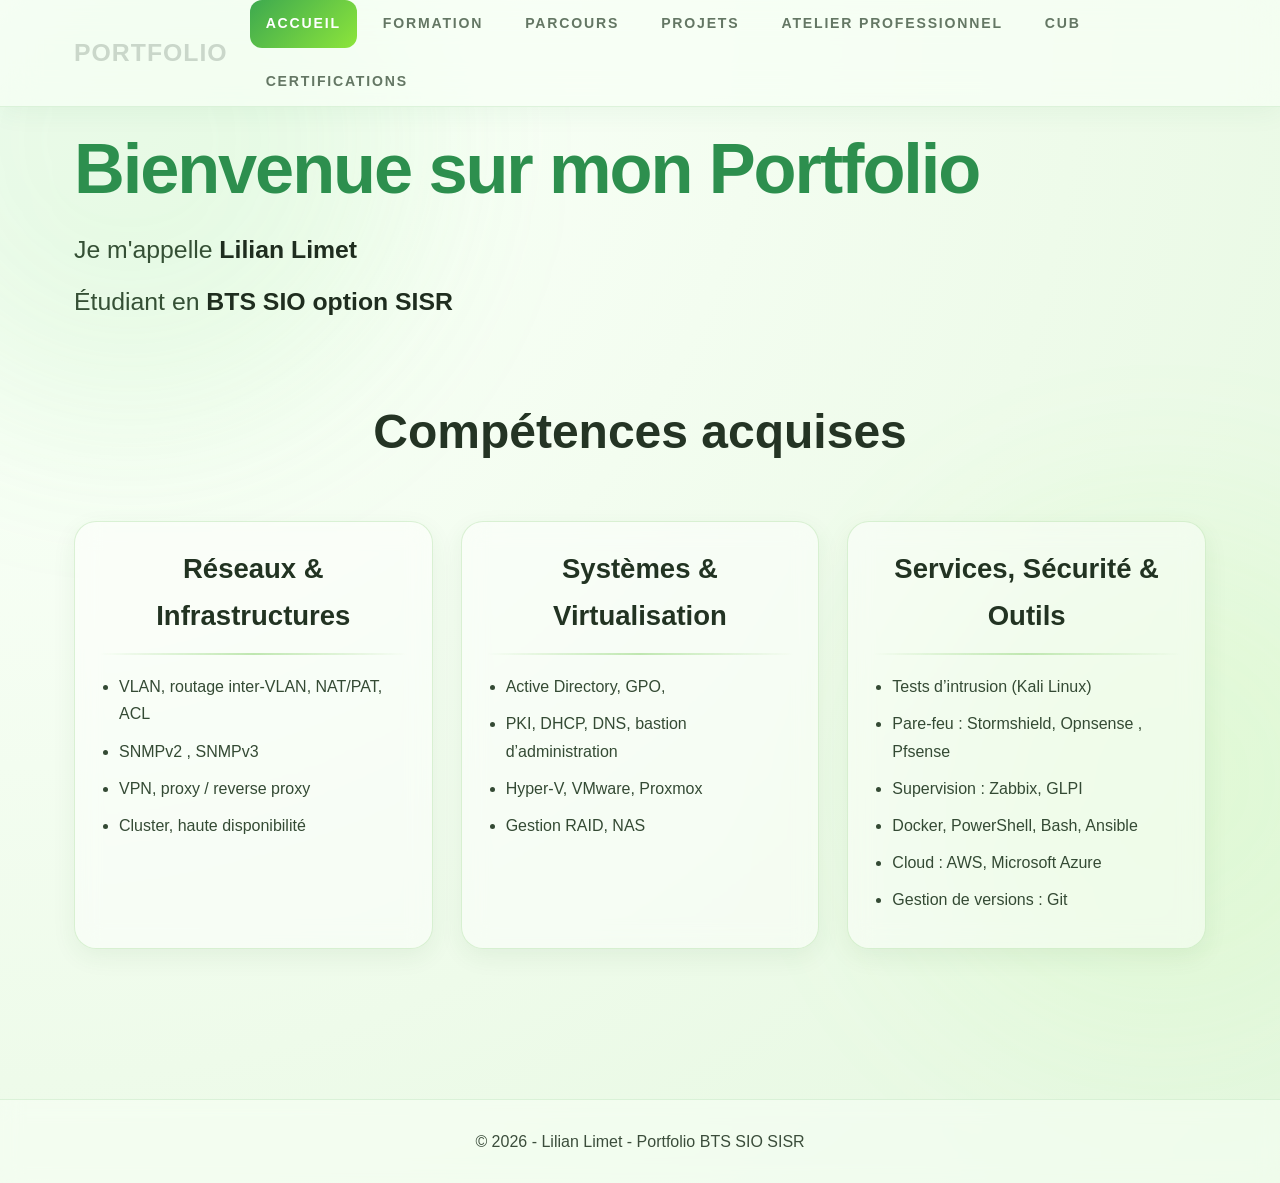
==== commit ba0d3851: "Update index.html" ====
--- a/index.html
+++ b/index.html
@@ -38,7 +38,7 @@
           <div class="skill-divider"></div>
           <ul>
             <li>VLAN, routage inter-VLAN, NAT/PAT, ACL</li>
-            <li>Spanning Tree (STP), OSPF, HSRP, vPC</li>
+            <li>SNMPv2 , SNMPv3</li>
             <li>VPN, proxy / reverse proxy</li>
             <li>Cluster, haute disponibilité</li>
           </ul>
@@ -48,7 +48,7 @@
           <h3>Systèmes &amp;<br>Virtualisation</h3>
           <div class="skill-divider"></div>
           <ul>
-            <li>Active Directory, GPO, DFS</li>
+            <li>Active Directory, GPO,</li>
             <li>PKI, DHCP, DNS, bastion d’administration</li>
             <li>Hyper-V, VMware, Proxmox</li>
             <li>Gestion RAID, NAS</li>
@@ -60,7 +60,7 @@
           <div class="skill-divider"></div>
           <ul>
             <li>Tests d’intrusion (Kali Linux)</li>
-            <li>Pare-feu : Stormshield, Palo Alto</li>
+            <li>Pare-feu : Stormshield, Opnsense , Pfsense</li>
             <li>Supervision : Zabbix, GLPI</li>
             <li>Docker, PowerShell, Bash, Ansible</li>
             <li>Cloud : AWS, Microsoft Azure</li>
--- a/style.css
+++ b/style.css
@@ -1,931 +1,475 @@
-* {
-  margin: 0;
-  padding: 0;
-  box-sizing: border-box;
-}
-
-:root {
-  --bg-main: #f7fff6;
-  --bg-soft: #eefbea;
-  --bg-deep: #e4f7df;
-  --surface: rgba(255, 255, 255, 0.74);
-  --surface-strong: rgba(255, 255, 255, 0.9);
-  --surface-solid: #ffffff;
-  --text-main: #1f2d1f;
-  --text-soft: #5f735f;
-  --text-faint: #8aa08a;
-  --blue: #2d8f4e;
-  --blue-strong: #23723d;
-  --blue-hover: #67c83d;
-  --blue-light: #dff6d5;
-  --line: rgba(153, 210, 150, 0.35);
-  --line-strong: rgba(118, 190, 114, 0.55);
-  --shadow-sm: 0 8px 24px rgba(42, 95, 42, 0.07);
-  --shadow-md: 0 14px 34px rgba(42, 95, 42, 0.1);
-  --shadow-lg: 0 24px 60px rgba(42, 95, 42, 0.14);
-  --radius-sm: 14px;
-  --radius-md: 20px;
-  --radius-lg: 28px;
-  --max-width: 1180px;
-}
-
-html {
-  scroll-behavior: smooth;
-}
-
-body {
-  font-family: "Segoe UI", Tahoma, Geneva, Verdana, sans-serif;
-  color: var(--text-main);
-  line-height: 1.7;
-  overflow-x: hidden;
-  min-height: 100vh;
-  position: relative;
-  background:
-    radial-gradient(circle at top left, #ffffff 0%, #f8fff6 26%, #eefbea 62%, #e4f7df 100%);
-}
-
-/* Lumières flottantes */
-body::before,
-body::after {
-  content: "";
-  position: fixed;
-  border-radius: 50%;
-  filter: blur(95px);
-  pointer-events: none;
-  z-index: -4;
-  opacity: 0.62;
-}
-
-body::before {
-  width: 560px;
-  height: 560px;
-  top: -140px;
-  left: -150px;
-  background: rgba(115, 220, 110, 0.23);
-  animation: glowFloatOne 16s ease-in-out infinite;
-}
-
-body::after {
-  width: 520px;
-  height: 520px;
-  right: -140px;
-  bottom: -140px;
-  background: rgba(173, 255, 127, 0.2);
-  animation: glowFloatTwo 20s ease-in-out infinite;
-}
-
-@keyframes glowFloatOne {
-  0% { transform: translate(0, 0) scale(1); }
-  50% { transform: translate(90px, 35px) scale(1.08); }
-  100% { transform: translate(0, 0) scale(1); }
-}
-
-@keyframes glowFloatTwo {
-  0% { transform: translate(0, 0) scale(1); }
-  50% { transform: translate(-75px, -40px) scale(1.12); }
-  100% { transform: translate(0, 0) scale(1); }
-}
-
-/* Canvas */
-#bg-canvas {
-  position: fixed;
-  inset: 0;
-  z-index: -3;
-  opacity: 0.85;
-}
-
-/* Blobs décoratifs */
-.bg-blobs {
-  position: fixed;
-  inset: 0;
-  z-index: -2;
-  pointer-events: none;
-  overflow: hidden;
-}
-
-.bg-blobs span {
-  position: absolute;
-  border-radius: 50%;
-  background: radial-gradient(circle, rgba(124, 216, 105, 0.2), rgba(124, 216, 105, 0.02));
-  animation: blobFloat 18s linear infinite;
-}
-
-.bg-blobs span:nth-child(1) {
-  width: 180px;
-  height: 180px;
-  left: 9%;
-  top: 17%;
-  animation-duration: 21s;
-}
-
-.bg-blobs span:nth-child(2) {
-  width: 130px;
-  height: 130px;
-  left: 75%;
-  top: 10%;
-  animation-duration: 15s;
-}
-
-.bg-blobs span:nth-child(3) {
-  width: 220px;
-  height: 220px;
-  left: 84%;
-  top: 60%;
-  animation-duration: 24s;
-}
-
-.bg-blobs span:nth-child(4) {
-  width: 150px;
-  height: 150px;
-  left: 23%;
-  top: 72%;
-  animation-duration: 19s;
-}
-
-.bg-blobs span:nth-child(5) {
-  width: 110px;
-  height: 110px;
-  left: 48%;
-  top: 30%;
-  animation-duration: 14s;
-}
-
-@keyframes blobFloat {
-  0% { transform: translateY(0) translateX(0) scale(1); }
-  25% { transform: translateY(-18px) translateX(10px) scale(1.05); }
-  50% { transform: translateY(10px) translateX(-14px) scale(0.98); }
-  75% { transform: translateY(-12px) translateX(10px) scale(1.02); }
-  100% { transform: translateY(0) translateX(0) scale(1); }
-}
-
-/* Navbar */
-.navbar {
-  position: sticky;
-  top: 0;
-  z-index: 1000;
-  background: rgba(248, 255, 247, 0.68);
-  backdrop-filter: blur(18px);
-  border-bottom: 1px solid rgba(153, 210, 150, 0.28);
-  box-shadow: 0 6px 24px rgba(45, 143, 78, 0.06);
-}
-
-.nav-inner {
-  max-width: var(--max-width);
-  margin: 0 auto;
-  min-height: 78px;
-  padding: 0 24px;
-  display: flex;
-  justify-content: space-between;
-  align-items: center;
-  gap: 22px;
-}
-
-.logo {
-  text-decoration: none;
-  color: #cad7ca;
-  font-size: 1.55rem;
-  font-weight: 800;
-  letter-spacing: 1px;
-}
-
-.nav-links {
-  display: flex;
-  flex-wrap: wrap;
-  gap: 10px;
-}
-
-.nav-links a {
-  text-decoration: none;
-  color: #647764;
-  text-transform: uppercase;
-  letter-spacing: 1.8px;
-  font-size: 0.88rem;
-  font-weight: 600;
-  padding: 12px 16px;
-  border-radius: 12px;
-  transition: 0.25s ease;
-}
-
-.nav-links a:hover,
-.nav-links a.active {
-  color: white;
-  background: linear-gradient(135deg, #39a34f, #7ed957);
-  box-shadow: 0 10px 22px rgba(62, 168, 70, 0.24);
-}
-
-/* Conteneur */
-.container {
-  max-width: var(--max-width);
-  margin: 0 auto;
-  padding: 52px 24px 80px;
-}
-
-/* Titres */
-.page-title,
-.timeline-title {
-  text-align: center;
-  color: var(--blue);
-  font-size: clamp(2.2rem, 4vw, 3.2rem);
-  font-weight: 800;
-  letter-spacing: -0.02em;
-  margin-bottom: 12px;
-}
-
-.section-title {
-  color: var(--blue);
-  font-size: clamp(2rem, 3vw, 2.7rem);
-  font-weight: 800;
-  margin-bottom: 24px;
-}
-
-.subtitle-line,
-.timeline-bar-title {
-  width: 92px;
-  height: 4px;
-  background: linear-gradient(90deg, #2d8f4e, #9be53f);
-  margin: 0 auto 42px;
-  border-radius: 999px;
-  box-shadow: 0 6px 18px rgba(98, 196, 78, 0.22);
-}
-
-p {
-  color: #3b4d3b;
-}
-
-strong {
-  color: var(--text-main);
-}
-
-/* Surfaces / cartes */
-.card,
-.project-intro-box,
-.situation-card,
-.timeline-card,
-.stage-info-card,
-.stage-links-card {
-  background: var(--surface);
-  border: 1px solid var(--line);
-  backdrop-filter: blur(14px);
-  box-shadow: var(--shadow-md);
-}
-
-.card,
-.project-intro-box,
-.situation-card {
-  border-radius: var(--radius-md);
-}
-
-.card {
-  transition: transform 0.25s ease, box-shadow 0.25s ease, border-color 0.25s ease;
-}
-
-.card:hover,
-.situation-card:hover {
-  transform: translateY(-4px);
-  box-shadow: var(--shadow-lg);
-  border-color: var(--line-strong);
-}
-
-.card-pad {
-  padding: 30px;
-}
-
-.big-card-title,
-.project-section-title {
-  text-align: center;
-  color: var(--blue);
-  font-size: 1.85rem;
-  font-weight: 800;
-  margin-bottom: 14px;
-}
-
-/* Grilles */
-.grid-2,
-.situations-grid {
-  display: grid;
-  grid-template-columns: repeat(2, minmax(0, 1fr));
-  gap: 24px;
-}
-
-.grid-3 {
-  display: grid;
-  grid-template-columns: repeat(3, minmax(0, 1fr));
-  gap: 28px;
-}
-
-.grid-4 {
-  display: grid;
-  grid-template-columns: repeat(4, minmax(0, 1fr));
-  gap: 18px;
-}
-
-/* Hero */
-.hero {
-  padding-top: 24px;
-  min-height: 78vh;
-}
-
-.hero h1 {
-  color: var(--blue);
-  font-size: clamp(2.7rem, 6vw, 4.4rem);
-  line-height: 1.08;
-  letter-spacing: -0.03em;
-  margin-bottom: 22px;
-}
-
-.hero p {
-  font-size: clamp(1.1rem, 2vw, 1.55rem);
-  margin-bottom: 10px;
-  color: #355035;
-}
-
-.skills-columns {
-  margin-top: 68px;
-}
-
-.skills-columns h2 {
-  text-align: center;
-  font-size: clamp(2.1rem, 4vw, 3rem);
-  margin-bottom: 48px;
-  color: #243424;
-}
-
-.skill-box {
-  background: rgba(255, 255, 255, 0.46);
-  border: 1px solid rgba(157, 216, 143, 0.35);
-  border-radius: 22px;
-  padding: 24px;
-  box-shadow: var(--shadow-sm);
-  backdrop-filter: blur(12px);
-}
-
-.skill-box h3 {
-  text-align: center;
-  font-size: 1.72rem;
-  color: #223322;
-  margin-bottom: 10px;
-  min-height: 86px;
-}
-
-.skill-divider {
-  width: 100%;
-  height: 2px;
-  background: linear-gradient(90deg, transparent, #bfe7b0, transparent);
-  margin: 14px 0 18px;
-}
-
-.skill-box ul,
-.card ul,
-.situation-card ul,
-.stage-info-card ul {
-  padding-left: 20px;
-}
-
-.skill-box li,
-.card li,
-.situation-card li,
-.stage-info-card li {
-  margin-bottom: 10px;
-  color: #344a34;
-}
-
-/* Boutons */
-.btn,
-.stage-btn {
-  display: inline-block;
-  text-decoration: none;
-  text-align: center;
-  background: linear-gradient(135deg, #3da94f, #8de53b);
-  color: white;
-  border-radius: 14px;
-  padding: 11px 22px;
-  font-size: 0.95rem;
-  font-weight: 700;
-  box-shadow: 0 10px 24px rgba(78, 176, 63, 0.22);
-  transition: transform 0.2s ease, box-shadow 0.2s ease, filter 0.2s ease;
-}
-
-.btn:hover,
-.stage-btn:hover {
-  transform: translateY(-2px);
-  box-shadow: 0 14px 28px rgba(78, 176, 63, 0.28);
-  filter: brightness(1.03);
-}
-
-/* Sous-navigation projets */
-.subnav {
-  display: flex;
-  justify-content: center;
-  gap: 14px;
-  flex-wrap: wrap;
-  margin: 8px 0 38px;
-}
-
-.subnav a {
-  text-decoration: none;
-  color: var(--blue);
-  border: 1px solid rgba(129, 199, 112, 0.28);
-  background: rgba(255, 255, 255, 0.66);
-  padding: 12px 22px;
-  border-radius: 999px;
-  font-weight: 700;
-  transition: 0.25s ease;
-  box-shadow: var(--shadow-sm);
-}
-
-.subnav a:hover,
-.subnav a.active {
-  background: linear-gradient(135deg, #3da94f, #8de53b);
-  color: white;
-  border-color: transparent;
-}
-
-.project-intro-box {
-  max-width: 980px;
-  margin: 0 auto 32px;
-  text-align: center;
-  padding: 28px;
-}
-
-.situation-card {
-  padding: 24px;
-  transition: transform 0.25s ease, box-shadow 0.25s ease, border-color 0.25s ease;
-}
-
-.situation-card h3 {
-  color: var(--blue);
-  font-size: 1.45rem;
-  margin-bottom: 10px;
-}
-
-.situation-card p {
-  margin-bottom: 12px;
-}
-
-.competence-title {
-  margin-top: 14px;
-  margin-bottom: 8px;
-  font-weight: 800;
-  color: #264126;
-}
-
-.competence-list {
-  padding-left: 18px;
-}
-
-.competence-list li {
-  margin-bottom: 8px;
+*{margin:0;padding:0;box-sizing:border-box}
+
+:root{
+  --bg:#f7fff6;
+  --bg2:#eefbea;
+  --bg3:#e4f7df;
+  --surface:rgba(255,255,255,.78);
+  --surface2:rgba(255,255,255,.9);
+  --text:#1f2d1f;
+  --text2:#3b4d3b;
+  --muted:#607960;
+  --green:#2d8f4e;
+  --green2:#3da94f;
+  --apple:#8de53b;
+  --line:rgba(153,210,150,.35);
+  --line2:rgba(118,190,114,.55);
+  --shadow-sm:0 8px 24px rgba(42,95,42,.07);
+  --shadow:0 14px 34px rgba(42,95,42,.1);
+  --shadow-lg:0 24px 60px rgba(42,95,42,.14);
+  --r1:14px;
+  --r2:20px;
+  --r3:26px;
+  --max:1180px;
+}
+
+html{scroll-behavior:smooth}
+
+body{
+  font-family:"Segoe UI",Tahoma,Geneva,Verdana,sans-serif;
+  color:var(--text);
+  line-height:1.7;
+  overflow-x:hidden;
+  min-height:100vh;
+  position:relative;
+  background:radial-gradient(circle at top left,#fff 0%,#f8fff6 26%,var(--bg2) 62%,var(--bg3) 100%);
+}
+
+body::before,body::after{
+  content:"";
+  position:fixed;
+  border-radius:50%;
+  filter:blur(95px);
+  pointer-events:none;
+  z-index:-4;
+  opacity:.62;
+}
+body::before{
+  width:560px;height:560px;top:-140px;left:-150px;
+  background:rgba(115,220,110,.23);
+  animation:float1 16s ease-in-out infinite;
+}
+body::after{
+  width:520px;height:520px;right:-140px;bottom:-140px;
+  background:rgba(173,255,127,.2);
+  animation:float2 20s ease-in-out infinite;
+}
+
+@keyframes float1{0%,100%{transform:translate(0,0) scale(1)}50%{transform:translate(90px,35px) scale(1.08)}}
+@keyframes float2{0%,100%{transform:translate(0,0) scale(1)}50%{transform:translate(-75px,-40px) scale(1.12)}}
+@keyframes blob{0%,100%{transform:translate(0,0) scale(1)}25%{transform:translate(10px,-18px) scale(1.05)}50%{transform:translate(-14px,10px) scale(.98)}75%{transform:translate(10px,-12px) scale(1.02)}}
+
+#bg-canvas{position:fixed;inset:0;z-index:-3;opacity:.85}
+
+.bg-blobs{position:fixed;inset:0;z-index:-2;pointer-events:none;overflow:hidden}
+.bg-blobs span{
+  position:absolute;
+  border-radius:50%;
+  background:radial-gradient(circle,rgba(124,216,105,.2),rgba(124,216,105,.02));
+  animation:blob 18s linear infinite;
+}
+.bg-blobs span:nth-child(1){width:180px;height:180px;left:9%;top:17%;animation-duration:21s}
+.bg-blobs span:nth-child(2){width:130px;height:130px;left:75%;top:10%;animation-duration:15s}
+.bg-blobs span:nth-child(3){width:220px;height:220px;left:84%;top:60%;animation-duration:24s}
+.bg-blobs span:nth-child(4){width:150px;height:150px;left:23%;top:72%;animation-duration:19s}
+.bg-blobs span:nth-child(5){width:110px;height:110px;left:48%;top:30%;animation-duration:14s}
+
+.navbar{
+  position:sticky;top:0;z-index:1000;
+  background:rgba(248,255,247,.68);
+  backdrop-filter:blur(18px);
+  border-bottom:1px solid rgba(153,210,150,.28);
+  box-shadow:0 6px 24px rgba(45,143,78,.06);
+}
+.nav-inner{
+  max-width:var(--max);
+  min-height:78px;
+  margin:auto;
+  padding:0 24px;
+  display:flex;
+  justify-content:space-between;
+  align-items:center;
+  gap:22px;
+}
+.logo{
+  text-decoration:none;
+  color:#cad7ca;
+  font-size:1.55rem;
+  font-weight:800;
+  letter-spacing:1px;
+}
+.nav-links{display:flex;flex-wrap:wrap;gap:10px}
+.nav-links a{
+  text-decoration:none;
+  color:#647764;
+  text-transform:uppercase;
+  letter-spacing:1.8px;
+  font-size:.88rem;
+  font-weight:600;
+  padding:12px 16px;
+  border-radius:12px;
+  transition:.25s;
+}
+.nav-links a:hover,.nav-links a.active,
+.btn,.stage-btn,.subnav a:hover,.subnav a.active,.atelier-badge{
+  color:#fff;
+  background:linear-gradient(135deg,var(--green2),var(--apple));
+}
+
+.container{max-width:var(--max);margin:auto;padding:52px 24px 80px}
+
+.page-title,.timeline-title,.section-title{
+  color:var(--green);
+  font-weight:800;
+  letter-spacing:-.02em;
+}
+.page-title,.timeline-title{
+  text-align:center;
+  font-size:clamp(2.2rem,4vw,3.2rem);
+  margin-bottom:12px;
+}
+.section-title{font-size:clamp(2rem,3vw,2.7rem);margin-bottom:24px}
+
+.subtitle-line,.timeline-bar-title,.atelier-divider{
+  height:4px;
+  margin:0 auto 42px;
+  border-radius:999px;
+  background:linear-gradient(90deg,var(--green),#9be53f);
+  box-shadow:0 6px 18px rgba(98,196,78,.22);
+}
+.subtitle-line,.timeline-bar-title{width:92px}
+.atelier-divider{width:110px;margin-bottom:22px}
+
+p{color:var(--text2)}
+strong{color:var(--text)}
+
+.card,.project-intro-box,.situation-card,.timeline-card,.stage-info-card,.stage-links-card,
+.atelier-intro-card,.atelier-card,.stage-modern-card,.project-notion-card,.project-method-card{
+  background:var(--surface);
+  border:1px solid var(--line);
+  box-shadow:var(--shadow);
+  backdrop-filter:blur(14px);
+}
+.card,.project-intro-box,.situation-card{border-radius:var(--r2)}
+.timeline-card,.stage-info-card,.stage-links-card,.stage-modern-card,.project-notion-card,.atelier-card{border-radius:24px}
+.card,.situation-card,.atelier-card,.timeline-card,.project-method-card{transition:.25s}
+.card:hover,.situation-card:hover,.atelier-card:hover,.timeline-card:hover,.project-method-card:hover{
+  transform:translateY(-4px);
+  box-shadow:var(--shadow-lg);
+  border-color:var(--line2);
+}
+
+.card-pad,.project-intro-box,.project-notion-card,.atelier-card,.stage-modern-card{padding:28px}
+.big-card-title,.project-section-title{
+  text-align:center;
+  color:var(--green);
+  font-size:1.85rem;
+  font-weight:800;
+  margin-bottom:14px;
+}
+
+.grid-2,.situations-grid{display:grid;grid-template-columns:repeat(2,1fr);gap:24px}
+.grid-3{display:grid;grid-template-columns:repeat(3,1fr);gap:28px}
+.grid-4,.project-methods-grid{display:grid;grid-template-columns:repeat(4,1fr);gap:20px}
+
+.hero{padding-top:24px;min-height:78vh}
+.hero h1{
+  color:var(--green);
+  font-size:clamp(2.7rem,6vw,4.4rem);
+  line-height:1.08;
+  letter-spacing:-.03em;
+  margin-bottom:22px;
+}
+.hero p{font-size:clamp(1.1rem,2vw,1.55rem);margin-bottom:10px;color:#355035}
+
+.skills-columns{margin-top:68px}
+.skills-columns h2{
+  text-align:center;
+  font-size:clamp(2.1rem,4vw,3rem);
+  margin-bottom:48px;
+  color:#243424;
+}
+.skill-box{
+  background:rgba(255,255,255,.46);
+  border:1px solid rgba(157,216,143,.35);
+  border-radius:22px;
+  padding:24px;
+  box-shadow:var(--shadow-sm);
+  backdrop-filter:blur(12px);
+}
+.skill-box h3{
+  text-align:center;
+  font-size:1.72rem;
+  color:#223322;
+  margin-bottom:10px;
+  min-height:86px;
+}
+.skill-divider{
+  width:100%;
+  height:2px;
+  background:linear-gradient(90deg,transparent,#bfe7b0,transparent);
+  margin:14px 0 18px;
+}
+
+.skill-box ul,.card ul,.situation-card ul,.stage-info-card ul,.atelier-card ul,.stage-mini-card ul{padding-left:20px}
+.skill-box li,.card li,.situation-card li,.stage-info-card li,.atelier-card li,.stage-mini-card li{margin-bottom:10px;color:#344a34}
+
+.btn,.stage-btn{
+  display:inline-block;
+  text-decoration:none;
+  text-align:center;
+  border-radius:14px;
+  padding:11px 22px;
+  font-size:.95rem;
+  font-weight:700;
+  box-shadow:0 10px 24px rgba(78,176,63,.22);
+  transition:.2s;
+}
+.btn:hover,.stage-btn:hover,.btn-outline:hover{
+  transform:translateY(-2px);
+  box-shadow:0 14px 28px rgba(78,176,63,.28);
+  filter:brightness(1.03);
+}
+.stage-btn{display:block;margin-bottom:12px;padding:12px 14px}
+.btn-outline{
+  background:rgba(255,255,255,.78);
+  color:var(--green);
+  border:1px solid rgba(129,199,112,.28);
+  box-shadow:var(--shadow-sm);
+}
+
+.subnav{
+  display:flex;justify-content:center;gap:14px;flex-wrap:wrap;
+  margin:8px 0 38px;
+}
+.subnav a{
+  text-decoration:none;
+  color:var(--green);
+  border:1px solid rgba(129,199,112,.28);
+  background:rgba(255,255,255,.66);
+  padding:12px 22px;
+  border-radius:999px;
+  font-weight:700;
+  transition:.25s;
+  box-shadow:var(--shadow-sm);
 }
 
 /* Timeline */
-.timeline-wrapper {
-  max-width: 1100px;
-  margin: 40px auto 0;
-  position: relative;
-  padding: 18px 0 44px;
-}
-
-.timeline {
-  position: relative;
-}
-
-.timeline::before {
-  content: "";
-  position: absolute;
-  left: 50%;
-  top: 6px;
-  transform: translateX(-50%);
-  width: 3px;
-  height: calc(100% - 12px);
-  background: linear-gradient(
-    to bottom,
-    rgba(100, 170, 100, 0.12),
-    rgba(77, 145, 77, 0.26),
-    rgba(100, 170, 100, 0.12)
-  );
-  border-radius: 999px;
-}
-
-.timeline-item {
-  position: relative;
-  width: 50%;
-  margin-bottom: 22px;
-}
-
-.timeline-item.left {
-  left: 0;
-  padding-right: 36px;
-}
-
-.timeline-item.right {
-  left: 50%;
-  padding-left: 36px;
-}
-
-.timeline-dot {
-  position: absolute;
-  top: 18px;
-  width: 18px;
-  height: 18px;
-  border-radius: 50%;
-  background: #f7fff6;
-  border: 3px solid currentColor;
-  z-index: 2;
-  box-shadow: 0 0 0 7px rgba(255, 255, 255, 0.6);
-}
-
-.timeline-item.left .timeline-dot {
-  right: -9px;
-}
-
-.timeline-item.right .timeline-dot {
-  left: -9px;
-}
-
-.timeline-card {
-  border-radius: 22px;
-  overflow: hidden;
-  transition: transform 0.25s ease, box-shadow 0.25s ease;
-}
-
-.timeline-card:hover {
-  transform: translateY(-4px);
-  box-shadow: var(--shadow-lg);
-}
-
-.timeline-label {
-  color: white;
-  font-weight: 700;
-  text-align: center;
-  padding: 12px 18px;
-  font-size: 1rem;
-  letter-spacing: 0.02em;
-}
-
-.timeline-item.left .timeline-label {
-  border-top-right-radius: 20px;
-  border-bottom-right-radius: 20px;
-  margin-right: 18px;
-}
-
-.timeline-item.right .timeline-label {
-  border-top-left-radius: 20px;
-  border-bottom-left-radius: 20px;
-  margin-left: 18px;
-}
-
-.timeline-content {
-  padding: 22px 24px 24px;
-  color: #2f3d2f;
-  font-size: 1rem;
-  line-height: 1.65;
-}
-
-.timeline-content h3 {
-  font-size: 1.3rem;
-  margin-bottom: 10px;
-  color: #223322;
-}
-
-.timeline-content p {
-  margin-bottom: 8px;
-  color: #496149;
-}
-
-.blue { color: #2d8f4e; }
-.blue .timeline-label { background: linear-gradient(135deg, #2d8f4e, #6fd45f); }
-
-.pink { color: #7ccf45; }
-.pink .timeline-label { background: linear-gradient(135deg, #7ccf45, #a3eb54); }
-
-.red { color: #3e9f43; }
-.red .timeline-label { background: linear-gradient(135deg, #3e9f43, #7ed957); }
-
-.yellow { color: #8bcf32; }
-.yellow .timeline-label { background: linear-gradient(135deg, #8bcf32, #b4ef4b); }
-
-.navy { color: #4d8a4d; }
-.navy .timeline-label { background: linear-gradient(135deg, #4d8a4d, #78c978); }
+.timeline-wrapper,.stages-section{max-width:1100px;margin:40px auto 0}
+.stages-section{margin-top:100px;padding-bottom:30px}
+.timeline{position:relative}
+.timeline::before{
+  content:"";
+  position:absolute;
+  left:50%;top:6px;
+  transform:translateX(-50%);
+  width:3px;height:calc(100% - 12px);
+  background:linear-gradient(to bottom,rgba(100,170,100,.12),rgba(77,145,77,.26),rgba(100,170,100,.12));
+  border-radius:999px;
+}
+.timeline-item{position:relative;width:50%;margin-bottom:22px}
+.timeline-item.left{left:0;padding-right:36px}
+.timeline-item.right{left:50%;padding-left:36px}
+.timeline-dot{
+  position:absolute;top:18px;width:18px;height:18px;border-radius:50%;
+  background:var(--bg);
+  border:3px solid currentColor;
+  box-shadow:0 0 0 7px rgba(255,255,255,.6);
+}
+.timeline-item.left .timeline-dot{right:-9px}
+.timeline-item.right .timeline-dot{left:-9px}
+.timeline-label{
+  color:#fff;
+  font-weight:700;
+  text-align:center;
+  padding:12px 18px;
+  font-size:1rem;
+}
+.timeline-item.left .timeline-label{border-radius:0 20px 20px 0;margin-right:18px}
+.timeline-item.right .timeline-label{border-radius:20px 0 0 20px;margin-left:18px}
+.timeline-content{padding:22px 24px 24px;line-height:1.65}
+.timeline-content h3{font-size:1.3rem;margin-bottom:10px;color:#223322}
+.timeline-content p{margin-bottom:8px;color:#496149}
+
+.blue{color:#2d8f4e}.blue .timeline-label{background:linear-gradient(135deg,#2d8f4e,#6fd45f)}
+.pink{color:#7ccf45}.pink .timeline-label{background:linear-gradient(135deg,#7ccf45,#a3eb54)}
+.red{color:#3e9f43}.red .timeline-label{background:linear-gradient(135deg,#3e9f43,#7ed957)}
+.yellow{color:#8bcf32}.yellow .timeline-label{background:linear-gradient(135deg,#8bcf32,#b4ef4b)}
+.navy{color:#4d8a4d}.navy .timeline-label{background:linear-gradient(135deg,#4d8a4d,#78c978)}
 
 /* Stages */
-.stages-section {
-  max-width: 1100px;
-  margin: 100px auto 0;
-  padding-bottom: 30px;
-}
-
-.stages-intro {
-  max-width: 760px;
-  margin: 0 auto 34px;
-  text-align: center;
-  color: #607960;
-  line-height: 1.8;
-  font-size: 1rem;
-}
-
-.stage-block {
-  display: grid;
-  grid-template-columns: 1fr 240px;
-  gap: 22px;
-  align-items: start;
-  margin-bottom: 28px;
-}
-
-.stage-info-card {
-  border-radius: 24px;
-  padding: 30px 30px 28px;
-}
-
-.stage-info-card h3 {
-  color: var(--blue);
-  font-size: 1.52rem;
-  margin-bottom: 8px;
-}
-
-.stage-period {
-  font-size: 0.95rem;
-  margin-bottom: 18px;
-  color: #647c64;
-}
-
-.stage-info-card p {
-  color: #385338;
-  margin-bottom: 14px;
-  line-height: 1.75;
-}
-
-.stage-info-card h4 {
-  color: var(--blue);
-  margin-top: 18px;
-  margin-bottom: 10px;
-  font-size: 1.05rem;
-}
-
-.stage-info-card li {
-  line-height: 1.65;
-}
-
-.stage-links-card {
-  border-radius: 24px;
-  padding: 16px;
-  position: sticky;
-  top: 98px;
-}
-
-.stage-logo-box {
-  background: rgba(255, 255, 255, 0.88);
-  border: 1px solid rgba(153, 210, 150, 0.35);
-  border-radius: 18px;
-  padding: 18px;
-  margin-bottom: 16px;
-  text-align: center;
-}
-
-.stage-logo {
-  max-width: 112px;
-  width: 100%;
-  height: auto;
-  object-fit: contain;
-}
-
-.stage-btn {
-  display: block;
-  margin-bottom: 12px;
-  padding: 12px 14px;
+.stages-intro{
+  max-width:760px;
+  margin:0 auto 34px;
+  text-align:center;
+  color:var(--muted);
+}
+.stage-period{font-size:.95rem;margin-bottom:18px;color:#647c64}
+.stage-logo-box{
+  background:rgba(255,255,255,.88);
+  border:1px solid var(--line);
+  border-radius:18px;
+  padding:18px;
+  margin-bottom:16px;
+  text-align:center;
+}
+.stage-logo{max-width:112px;width:100%;height:auto;object-fit:contain}
+.stage-modern-header{
+  display:flex;justify-content:space-between;align-items:center;gap:24px;
+  margin-bottom:24px;padding-bottom:18px;border-bottom:1px solid rgba(129,199,112,.2);
+}
+.stage-modern-header h3,.stage-info-card h3{color:var(--green);font-size:1.52rem;margin-bottom:8px}
+.stage-modern-grid{
+  display:grid;grid-template-columns:1fr 1.2fr 1fr;
+  gap:20px;margin-bottom:22px;
+}
+.stage-mini-card{
+  background:rgba(255,255,255,.58);
+  border:1px solid rgba(129,199,112,.2);
+  border-radius:18px;
+  padding:20px;
+}
+.stage-mini-card h4,.stage-info-card h4,.atelier-card h3{color:var(--green);margin-bottom:10px}
+.stage-mini-card p,.stage-info-card p{color:#385338}
+.stage-docs-row{display:flex;flex-wrap:wrap;gap:12px;padding-top:8px}
+.stage-docs-row .stage-btn{margin-bottom:0}
+
+/* Atelier */
+.atelier-intro{margin-bottom:34px}
+.atelier-intro-card{
+  max-width:900px;
+  margin:auto;
+  text-align:center;
+  padding:34px 30px;
+  border-radius:26px;
+}
+.atelier-intro-card h2{color:var(--green);font-size:2rem;margin-bottom:12px}
+.atelier-list{display:grid;gap:26px;max-width:980px;margin:auto}
+.atelier-card-top{
+  display:flex;align-items:center;gap:14px;flex-wrap:wrap;
+  margin-bottom:14px;
+}
+.atelier-badge{
+  display:inline-block;
+  padding:8px 14px;
+  border-radius:999px;
+  font-size:.82rem;
+  font-weight:700;
+  letter-spacing:.04em;
+  box-shadow:0 8px 18px rgba(78,176,63,.2);
+}
+.atelier-card h2{color:var(--green);font-size:1.5rem}
+.atelier-card p{color:#3f553f;margin-bottom:18px}
+.atelier-docs{display:flex;gap:12px;flex-wrap:wrap;margin-bottom:18px}
+
+/* Projets */
+.project-hero-box{max-width:1100px;margin:0 auto 34px;text-align:center;padding:0 10px}
+.project-hero-text{max-width:1050px;margin:auto;font-size:1.08rem;line-height:1.95}
+.project-methods-section{margin:34px 0}
+.project-methods-title{
+  color:var(--green);
+  font-size:2rem;
+  font-weight:800;
+  margin-bottom:24px;
+  text-align:left;
+}
+
+.project-method-card{
+  min-height:170px;
+  padding:26px 20px;
+  text-align:center;
+  display:flex;
+  flex-direction:column;
+  justify-content:space-between;
+}
+
+.project-method-card h3{
+  color:var(--text);
+  font-size:1.2rem;
+  line-height:1.4;
+  margin-bottom:22px;
+}
+
+.project-method-card .btn{
+  background:linear-gradient(135deg,var(--green2),var(--apple));
+  box-shadow:0 10px 22px rgba(78,176,63,.22);
+  align-self:center;
+}
+
+.project-method-card .btn:hover{
+  box-shadow:0 14px 28px rgba(78,176,63,.28);
+}
+
+.project-notion-card{
+  max-width:1100px;
+  margin:34px auto 0;
+  padding:34px;
+}
+
+.project-notion-card h2,
+.project-notion-card h3{
+  color:var(--green);
+  margin-bottom:14px;
+}
+
+.project-notion-card h2{font-size:2rem}
+.project-notion-card h3{font-size:1.55rem;margin-top:26px}
+.project-notion-card p{line-height:1.95;margin-bottom:14px}
+.notion-placeholder-text{
+  padding:20px;
+  border-radius:18px;
+  border:1px dashed var(--line);
+  background:rgba(255,255,255,.56);
+  color:var(--muted);
 }
 
 /* Footer */
-footer {
-  border-top: 1px solid rgba(153, 210, 150, 0.28);
-  text-align: center;
-  padding: 28px 20px;
-  color: #607960;
-  background: rgba(248, 255, 247, 0.56);
-  backdrop-filter: blur(10px);
-  margin-top: 70px;
+footer{
+  border-top:1px solid rgba(153,210,150,.28);
+  text-align:center;
+  padding:28px 20px;
+  color:var(--muted);
+  background:rgba(248,255,247,.56);
+  backdrop-filter:blur(10px);
+  margin-top:70px;
 }
 
 /* Responsive */
-@media (max-width: 980px) {
-  .grid-2,
-  .grid-3,
-  .grid-4,
-  .situations-grid,
-  .stage-block {
-    grid-template-columns: 1fr;
+@media (max-width:1100px){
+  .project-methods-grid{grid-template-columns:repeat(2,1fr)}
+}
+
+@media (max-width:980px){
+  .grid-2,.grid-3,.grid-4,.situations-grid,.stage-modern-grid,.project-methods-grid{grid-template-columns:1fr}
+  .nav-inner{flex-direction:column;justify-content:center;padding:14px 16px}
+  .nav-links{justify-content:center}
+  .hero h1{font-size:2.9rem}
+  .hero p{font-size:1.2rem}
+  .stage-modern-header{flex-direction:column;align-items:flex-start}
+}
+
+@media (max-width:900px){
+  .timeline::before{left:18px;transform:none}
+  .timeline-item,.timeline-item.left,.timeline-item.right{
+    width:100%;left:0;padding-left:50px;padding-right:0;
   }
-
-  .nav-inner {
-    flex-direction: column;
-    justify-content: center;
-    padding: 14px 16px;
+  .timeline-dot,.timeline-item.left .timeline-dot,.timeline-item.right .timeline-dot{
+    left:9px;right:auto;
   }
-
-  .nav-links {
-    justify-content: center;
+  .timeline-item.left .timeline-label,
+  .timeline-item.right .timeline-label{
+    margin:0;border-radius:18px;
   }
-
-  .hero h1 {
-    font-size: 2.9rem;
-  }
-
-  .hero p {
-    font-size: 1.2rem;
-  }
-
-  .stage-links-card {
-    position: static;
-  }
-}
-
-@media (max-width: 900px) {
-  .timeline::before {
-    left: 18px;
-    transform: none;
-  }
-
-  .timeline-item,
-  .timeline-item.left,
-  .timeline-item.right {
-    width: 100%;
-    left: 0;
-    padding-left: 50px;
-    padding-right: 0;
-  }
-
-  .timeline-dot,
-  .timeline-item.left .timeline-dot,
-  .timeline-item.right .timeline-dot {
-    left: 9px;
-    right: auto;
-  }
-
-  .timeline-item.left .timeline-label,
-  .timeline-item.right .timeline-label {
-    margin-left: 0;
-    margin-right: 0;
-    border-radius: 18px;
-  }
-}
-
-@media (max-width: 640px) {
-  .container {
-    padding: 34px 16px 54px;
-  }
-
-  .nav-links a {
-    padding: 10px 12px;
-    font-size: 0.78rem;
-    letter-spacing: 1.2px;
-  }
-
-  .logo {
-    font-size: 1.28rem;
-  }
-
-  .hero h1 {
-    font-size: 2.25rem;
-  }
-
-  .card-pad,
-  .project-intro-box,
-  .situation-card,
-  .stage-info-card {
-    padding: 22px;
-  }
-
-  .timeline-content {
-    padding: 20px;
-  }
-}
-
-/* ===== Atelier professionnel ===== */
-.atelier-intro {
-  margin-bottom: 34px;
-}
-
-.atelier-intro-card {
-  max-width: 900px;
-  margin: 0 auto;
-  text-align: center;
-  padding: 34px 30px;
-  background: rgba(255, 255, 255, 0.76);
-  border: 1px solid var(--line);
-  border-radius: 26px;
-  backdrop-filter: blur(14px);
-  box-shadow: var(--shadow-md);
-}
-
-.atelier-intro-card h2 {
-  color: var(--blue);
-  font-size: 2rem;
-  margin-bottom: 12px;
-}
-
-.atelier-divider {
-  width: 110px;
-  height: 3px;
-  border-radius: 999px;
-  margin: 0 auto 22px;
-  background: linear-gradient(90deg, #2d8f4e, #9be53f);
-}
-
-.atelier-list {
-  display: grid;
-  gap: 26px;
-  max-width: 980px;
-  margin: 0 auto;
-}
-
-.atelier-card {
-  background: rgba(255, 255, 255, 0.8);
-  border: 1px solid var(--line);
-  border-radius: 24px;
-  backdrop-filter: blur(14px);
-  box-shadow: var(--shadow-md);
-  padding: 28px;
-  transition: transform 0.25s ease, box-shadow 0.25s ease, border-color 0.25s ease;
-}
-
-.atelier-card:hover {
-  transform: translateY(-4px);
-  box-shadow: var(--shadow-lg);
-  border-color: var(--line-strong);
-}
-
-.atelier-card-top {
-  display: flex;
-  align-items: center;
-  gap: 14px;
-  flex-wrap: wrap;
-  margin-bottom: 14px;
-}
-
-.atelier-badge {
-  display: inline-block;
-  padding: 8px 14px;
-  border-radius: 999px;
-  background: linear-gradient(135deg, #3da94f, #8de53b);
-  color: white;
-  font-size: 0.82rem;
-  font-weight: 700;
-  letter-spacing: 0.04em;
-  box-shadow: 0 8px 18px rgba(78, 176, 63, 0.2);
-}
-
-.atelier-card h2 {
-  color: var(--blue);
-  font-size: 1.5rem;
-  margin: 0;
-}
-
-.atelier-card p {
-  color: #3f553f;
-  margin-bottom: 18px;
-}
-
-.atelier-docs {
-  display: flex;
-  gap: 12px;
-  flex-wrap: wrap;
-  margin-bottom: 18px;
-}
-
-.btn-outline {
-  background: rgba(255, 255, 255, 0.78);
-  color: var(--blue);
-  border: 1px solid rgba(129, 199, 112, 0.28);
-  box-shadow: var(--shadow-sm);
-}
-
-.btn-outline:hover {
-  color: white;
-  background: linear-gradient(135deg, #3da94f, #8de53b);
-  border-color: transparent;
-}
-
-.atelier-card h3 {
-  color: var(--blue);
-  font-size: 1.02rem;
-  margin-bottom: 10px;
-}
-
-.atelier-card ul {
-  padding-left: 20px;
-}
-
-.atelier-card li {
-  margin-bottom: 9px;
-  color: #344a34;
-}
-
-@media (max-width: 640px) {
-  .atelier-intro-card,
-  .atelier-card {
-    padding: 22px;
-  }
-
-  .atelier-card h2 {
-    font-size: 1.28rem;
-  }
-}
+}
+
+@media (max-width:640px){
+  .container{padding:34px 16px 54px}
+  .nav-links a{padding:10px 12px;font-size:.78rem;letter-spacing:1.2px}
+  .logo{font-size:1.28rem}
+  .hero h1{font-size:2.25rem}
+  .card-pad,.project-intro-box,.situation-card,.stage-info-card,.atelier-intro-card,.atelier-card,.stage-modern-card,.project-notion-card{padding:22px}
+  .timeline-content{padding:20px}
+  .project-methods-title{text-align:center;font-size:1.7rem}
+  .project-notion-card h2{font-size:1.7rem}
+  .project-notion-card h3,.atelier-card h2{font-size:1.3rem}
+}
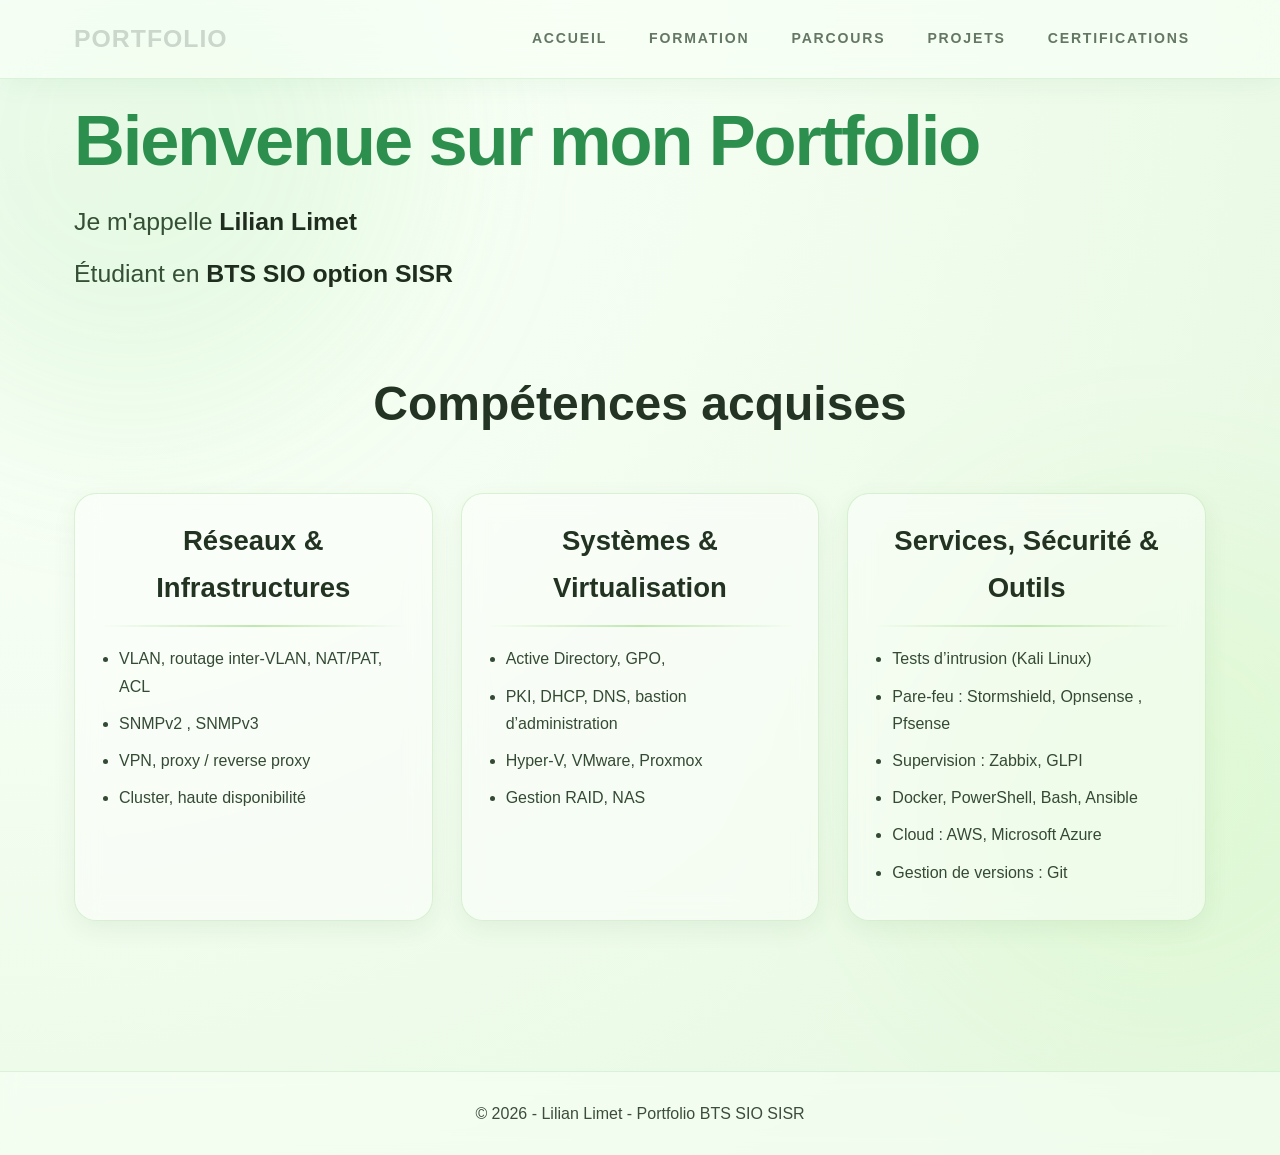
==== commit 98ff889d: "Update index.html" ====
--- a/index.html
+++ b/index.html
@@ -10,19 +10,17 @@
   <canvas id="bg-canvas"></canvas>
 
   <nav class="navbar">
-    <div class="nav-inner">
-      <a href="index.html" class="logo">PORTFOLIO</a>
-      <div class="nav-links">
-        <a href="index.html" class="active">Accueil</a>
-        <a href="formation.html">Formation</a>
-        <a href="parcours.html">Parcours</a>
-        <a href="projets.html">Projets</a>
-        <a href="atelier-professionnel.html">Atelier Professionnel</a>
-        <a href="cub.html">CUB</a>
-        <a href="certification.html">Certifications</a>
-      </div>
+  <div class="nav-inner">
+    <a href="index.html" class="logo">PORTFOLIO</a>
+    <div class="nav-links">
+      <a href="index.html">Accueil</a>
+      <a href="formation.html">Formation</a>
+      <a href="parcours.html">Parcours</a>
+      <a href="projets.html">Projets</a>
+      <a href="certification.html">Certifications</a>
     </div>
-  </nav>
+  </div>
+</nav>
 
   <main class="container hero">
     <h1>Bienvenue sur mon Portfolio</h1>
